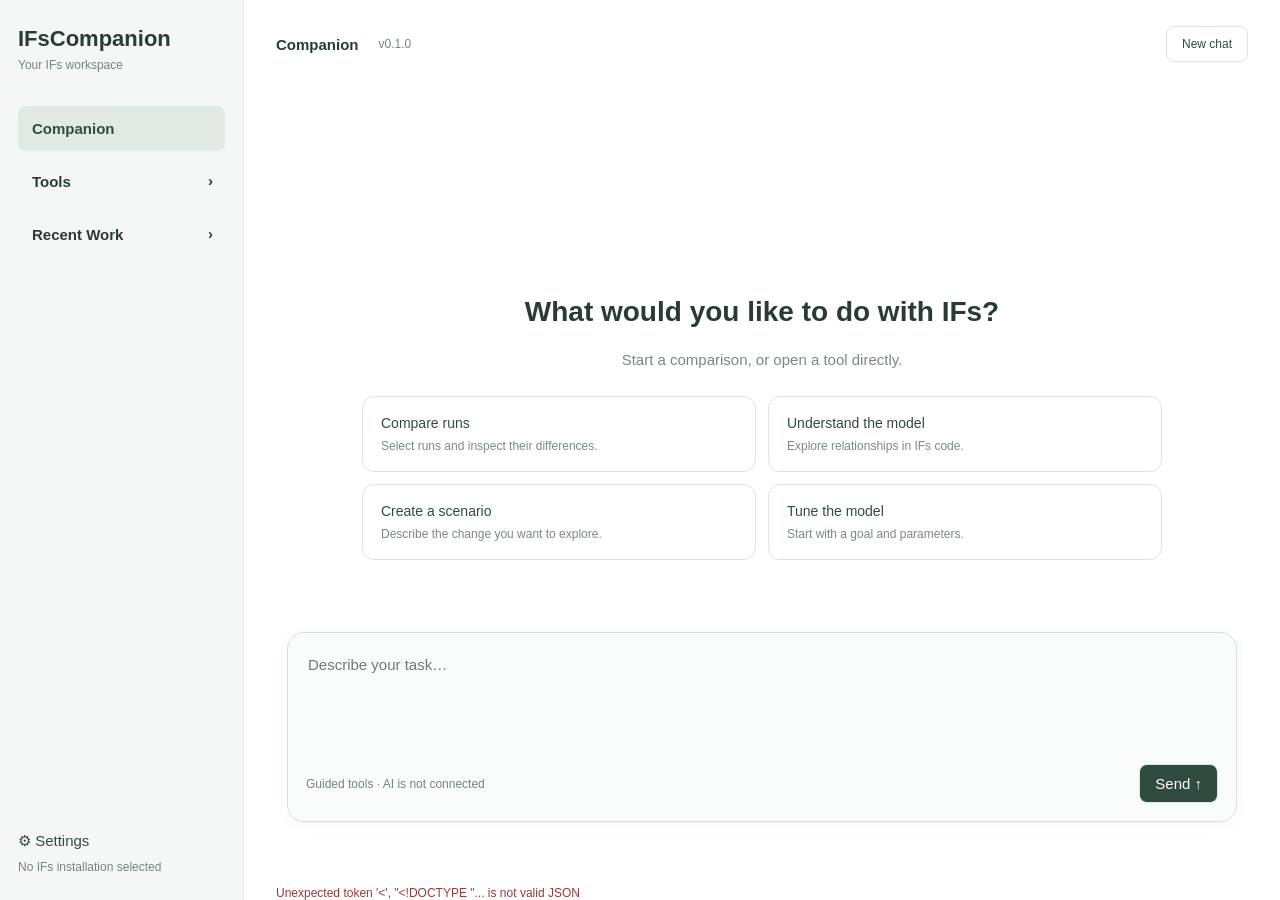
==== shell.html @ 5160b591 "Introduce IFsCompanion v0.1.0 desktop application" ====
<!doctype html>
<html lang="en"><head><meta charset="utf-8"><meta name="viewport" content="width=device-width,initial-scale=1"><title>IFsCompanion</title><link rel="stylesheet" href="/shell.css"></head>
<body><aside><h1>IFsCompanion</h1><small>Your IFs workspace</small><nav>
<button class="top active" data-view="companion">Companion</button>
<details id="toolsGroup"><summary class="top">Tools</summary><div class="sub"><button data-view="compare">Compare Runs</button><button data-view="tune">Tune Model <small>Not connected</small></button><button data-view="code">Explore Code <small>Not connected</small></button><button data-view="scenario">Create Scenario <small>Not connected</small></button></div></details>
<details id="recentGroup"><summary class="top">Recent Work <small id="running"></small></summary><div class="sub" id="recent">Loading saved comparisons…</div></details>
</nav><footer><button data-view="settings">⚙ Settings</button><small id="installationLabel">No IFs installation selected</small></footer></aside>
<main><header><strong id="viewTitle">Companion</strong><small>v0.1.0</small><button id="newChat">New chat</button></header>
<div class="workspace" id="companionView"><div id="welcome"><h2>What would you like to do with IFs?</h2><p>Start a comparison, or open a tool directly.</p><div class="suggestions"><button data-prompt="Help me compare two IFs runfiles.">Compare runs<span>Select runs and inspect their differences.</span></button><button data-prompt="How does agricultural yield affect poverty?">Understand the model<span>Explore relationships in IFs code.</span></button><button data-prompt="Help me create an agricultural investment scenario.">Create a scenario<span>Describe the change you want to explore.</span></button><button data-prompt="Help me set up a tuning experiment.">Tune the model<span>Start with a goal and parameters.</span></button></div></div>
<div id="messages" class="hidden" aria-live="polite"></div><form id="composer"><textarea id="prompt" aria-label="Message Companion" placeholder="Describe your task…"></textarea><div class="composerActions"><small>Guided tools · AI is not connected</small><button type="submit">Send ↑</button></div></form><div class="future"></div></div>
<div id="compareView" class="hidden toolview"><iframe id="comparison" title="Compare Runs" src="/compare"></iframe></div>
<div id="settingsView" class="hidden toolview settings"><h2>Shared settings</h2><section><h3>IFs installation</h3><label for="installation">Folder containing DATA and RUNFILES</label><input id="installation" placeholder="Select your IFs installation folder"><div class="actions"><button id="browse">Browse…</button><button id="saveInstallation">Validate and save</button></div><p id="settingsStatus" role="status"></p><small>Changing the installation affects new comparisons. Existing jobs and reports retain their original inputs.</small></section><section><h3>AI connection</h3><p>AI integration is not connected in this version. Compare Runs works directly without an API key.</p></section></div>
<div id="unavailableView" class="hidden toolview settings"><h2 id="unavailableTitle"></h2><p>This tool is not connected yet. Compare Runs is available now.</p><button data-view="compare">Open Compare Runs</button></div>
<p id="shellStatus" role="status"></p></main><script src="/shell.js"></script></body></html>
---- shell.css ----
*{box-sizing:border-box}body{margin:0;display:flex;height:100vh;min-height:650px;font:15px 'Segoe UI',Arial,sans-serif;color:#283c34;background:white}button,input,textarea{font:inherit}button,summary{cursor:pointer}button:focus-visible,summary:focus-visible{outline:2px solid #397c63;outline-offset:2px}button{border:1px solid #dce5df;border-radius:8px;background:#fff;color:#304c3f;padding:10px 15px}button:hover{background:#eaf1ed}small{font-size:12px;color:#75847c}aside{width:244px;flex-shrink:0;background:#f5f7f6;border-right:1px solid #e7ece9;padding:26px 18px;display:flex;flex-direction:column}h1{font-size:22px;margin:0 0 6px}nav{margin-top:34px;min-height:0;overflow:auto}.top{display:block;width:100%;position:relative;text-align:left;font-weight:600;border:0;background:none;padding:14px;border-radius:8px}.active{background:#e1eae4}.top small{display:block;font-size:11px;font-weight:400}details{margin-top:8px}summary{list-style:none}summary::-webkit-details-marker{display:none}summary:after{content:'›';position:absolute;right:12px;top:13px}details[open]>summary:after{content:'⌄'}.sub{margin:6px 10px 12px 28px;padding-left:12px;border-left:1px solid #cfdad3;max-height:230px;overflow:auto;scrollbar-width:thin}.sub button{border:0;background:none;display:block;width:100%;text-align:left;font-size:13px;padding:10px 5px;overflow-wrap:anywhere}.sub button:hover{background:#e6ede8}.sub small{display:block;margin-top:5px;font-size:11px}footer{margin-top:auto;padding-top:24px}footer button{border:0;background:none;padding-left:0}footer small{display:block;overflow-wrap:anywhere}main{min-width:0;flex:1;display:flex;flex-direction:column;padding:24px 32px 0}header{display:flex;align-items:center;gap:20px;height:40px;flex-shrink:0}header button{margin-left:auto;font-size:12px}.workspace{flex:1;min-height:0;display:flex;flex-direction:column;width:100%;max-width:950px;align-self:center}#welcome{margin:auto 0 72px;text-align:center;overflow:auto;flex-shrink:1}h2{font-size:28px;font-weight:600}#welcome p{color:#7b8880}.suggestions{display:grid;grid-template-columns:1fr 1fr;gap:12px;margin:28px auto 0;max-width:800px}.suggestions button{text-align:left;border-radius:12px;padding:18px;font-size:14px}.suggestions span{display:block;margin-top:8px;font-size:12px;color:#7b8980}#composer{height:190px;flex-shrink:0;border:1px solid #d5e0d8;border-radius:17px;padding:18px;background:#fafcfb;display:flex;flex-direction:column;box-shadow:0 3px 14px #23452e0a}textarea{flex:1;resize:none;border:0;outline:none;background:none;line-height:1.6}.composerActions{display:flex;justify-content:space-between;align-items:center}.composerActions button{background:#304c3f;color:white}.future{height:64px;flex-shrink:0}#messages{overflow:auto;flex:1;padding:24px 0}.message{padding:18px;background:#f0f5f1;border-radius:12px;margin:14px 0;line-height:1.6;white-space:pre-wrap}.reply{background:white;border:1px solid #e0e7e2}.message button{display:block;margin-top:14px}.toolview{flex:1;min-height:0;margin-top:20px}iframe{border:0;width:100%;height:100%;display:block}.settings{overflow:auto;padding:8px 12px 36px;max-width:1000px;width:100%;align-self:center}section{padding:24px;border:1px solid #dee7e1;border-radius:12px;margin:22px 0}label{display:block;font-size:14px}input{width:100%;padding:12px;border:1px solid #cddad1;border-radius:7px;margin:8px 0}.actions{display:flex;gap:12px;margin-top:12px}.hidden{display:none!important}#shellStatus{font-size:12px;color:#9a3939;margin:0;max-height:40px;overflow:auto}@media(max-width:1000px){aside{width:220px}main{padding:20px 22px 0}h2{font-size:25px}#welcome{margin-bottom:48px}.suggestions button{padding:14px}}@media(max-height:780px){.future{height:40px}#welcome{margin-bottom:40px}#welcome h2{margin-top:14px}#composer{height:170px}}
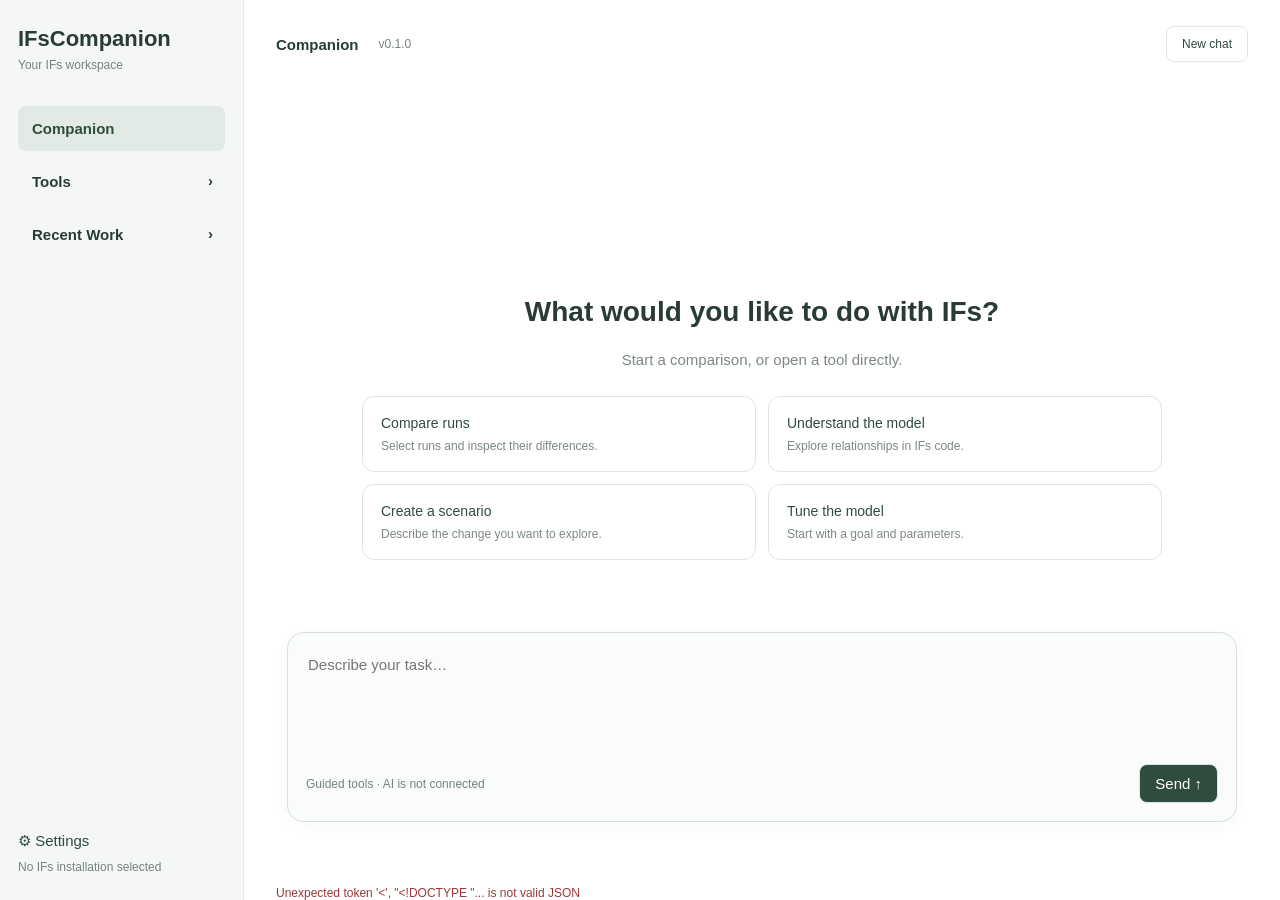
==== commit e9a6fa46: "Add installable tools and official comparison release catalog" ====
--- a/shell.html
+++ b/shell.html
@@ -1,14 +1,16 @@
 <!doctype html>
-<html lang="en"><head><meta charset="utf-8"><meta name="viewport" content="width=device-width,initial-scale=1"><title>IFsCompanion</title><link rel="stylesheet" href="/shell.css"></head>
+<html lang="en"><head><meta charset="utf-8"><meta name="viewport" content="width=device-width,initial-scale=1"><meta name="companion-token" content="__COMPANION_TOKEN__"><title>IFsCompanion</title><link rel="stylesheet" href="/shell.css"></head>
 <body><aside><h1>IFsCompanion</h1><small>Your IFs workspace</small><nav>
 <button class="top active" data-view="companion">Companion</button>
-<details id="toolsGroup"><summary class="top">Tools</summary><div class="sub"><button data-view="compare">Compare Runs</button><button data-view="tune">Tune Model <small>Not connected</small></button><button data-view="code">Explore Code <small>Not connected</small></button><button data-view="scenario">Create Scenario <small>Not connected</small></button></div></details>
+<details id="toolsGroup"><summary class="top">Tools</summary><div class="sub"><button data-view="compare">Compare Runs</button><button data-view="code">Explore Code <small>Not connected</small></button><button data-view="scenario">Create Scenario <small>Not connected</small></button><div id="installedTools"></div><button data-view="manage">Manage tools…</button></div></details>
 <details id="recentGroup"><summary class="top">Recent Work <small id="running"></small></summary><div class="sub" id="recent">Loading saved comparisons…</div></details>
 </nav><footer><button data-view="settings">⚙ Settings</button><small id="installationLabel">No IFs installation selected</small></footer></aside>
 <main><header><strong id="viewTitle">Companion</strong><small>v0.1.0</small><button id="newChat">New chat</button></header>
 <div class="workspace" id="companionView"><div id="welcome"><h2>What would you like to do with IFs?</h2><p>Start a comparison, or open a tool directly.</p><div class="suggestions"><button data-prompt="Help me compare two IFs runfiles.">Compare runs<span>Select runs and inspect their differences.</span></button><button data-prompt="How does agricultural yield affect poverty?">Understand the model<span>Explore relationships in IFs code.</span></button><button data-prompt="Help me create an agricultural investment scenario.">Create a scenario<span>Describe the change you want to explore.</span></button><button data-prompt="Help me set up a tuning experiment.">Tune the model<span>Start with a goal and parameters.</span></button></div></div>
 <div id="messages" class="hidden" aria-live="polite"></div><form id="composer"><textarea id="prompt" aria-label="Message Companion" placeholder="Describe your task…"></textarea><div class="composerActions"><small>Guided tools · AI is not connected</small><button type="submit">Send ↑</button></div></form><div class="future"></div></div>
 <div id="compareView" class="hidden toolview"><iframe id="comparison" title="Compare Runs" src="/compare"></iframe></div>
-<div id="settingsView" class="hidden toolview settings"><h2>Shared settings</h2><section><h3>IFs installation</h3><label for="installation">Folder containing DATA and RUNFILES</label><input id="installation" placeholder="Select your IFs installation folder"><div class="actions"><button id="browse">Browse…</button><button id="saveInstallation">Validate and save</button></div><p id="settingsStatus" role="status"></p><small>Changing the installation affects new comparisons. Existing jobs and reports retain their original inputs.</small></section><section><h3>AI connection</h3><p>AI integration is not connected in this version. Compare Runs works directly without an API key.</p></section></div>
+<div id="settingsView" class="hidden toolview settings"><h2>Shared settings</h2><section><h3>IFs installation</h3><label for="installation">Folder containing DATA and RUNFILES</label><input id="installation" placeholder="Select your IFs installation folder"><div class="actions"><button id="browse">Browse…</button><button id="saveInstallation">Validate and save</button></div><p id="settingsStatus" role="status"></p><small>Changing the installation affects new comparisons. Existing jobs and reports retain their original inputs.</small></section><section><h3>Optional tools</h3><p>Add or update tools using a package shared by your team.</p><button data-view="manage">Manage tools</button></section><section><h3>AI connection</h3><p>AI integration is not connected in this version. Compare Runs works directly without an API key.</p></section></div>
+<div id="manageView" class="hidden toolview settings"><h2>Manage tools</h2><p>Install an official tool online, or choose a package file from your computer.</p><section><h3>Official tools</h3><button id="checkOfficial">Check for updates</button><p id="catalogStatus" role="status"></p><div id="officialTools"></div><progress id="downloadProgress" hidden></progress></section><h3>Install from a file</h3><p class="muted">Tool packages run software on your computer. Only install packages from people you trust.</p><button id="installTool">Install from file…</button><input id="toolPackage" type="file" accept=".ifstool,.zip" hidden><p id="toolStatus" role="status" aria-live="polite"></p><section><h3>Included with Companion</h3><p>Compare Runs · Ready</p><p>Explore Code · Coming soon</p><p>Create Scenario · Coming soon</p><small>Compare Runs is included. Its official package can also be installed for independent updates.</small></section><div id="toolCards"></div><p>Uninstalling a tool keeps its settings and saved work for later use.</p></div>
+<div id="optionalView" class="hidden toolview"><iframe id="optionalTool" title="Optional tool"></iframe></div>
 <div id="unavailableView" class="hidden toolview settings"><h2 id="unavailableTitle"></h2><p>This tool is not connected yet. Compare Runs is available now.</p><button data-view="compare">Open Compare Runs</button></div>
 <p id="shellStatus" role="status"></p></main><script src="/shell.js"></script></body></html>
--- a/shell.css
+++ b/shell.css
@@ -1 +1,5 @@
 *{box-sizing:border-box}body{margin:0;display:flex;height:100vh;min-height:650px;font:15px 'Segoe UI',Arial,sans-serif;color:#283c34;background:white}button,input,textarea{font:inherit}button,summary{cursor:pointer}button:focus-visible,summary:focus-visible{outline:2px solid #397c63;outline-offset:2px}button{border:1px solid #dce5df;border-radius:8px;background:#fff;color:#304c3f;padding:10px 15px}button:hover{background:#eaf1ed}small{font-size:12px;color:#75847c}aside{width:244px;flex-shrink:0;background:#f5f7f6;border-right:1px solid #e7ece9;padding:26px 18px;display:flex;flex-direction:column}h1{font-size:22px;margin:0 0 6px}nav{margin-top:34px;min-height:0;overflow:auto}.top{display:block;width:100%;position:relative;text-align:left;font-weight:600;border:0;background:none;padding:14px;border-radius:8px}.active{background:#e1eae4}.top small{display:block;font-size:11px;font-weight:400}details{margin-top:8px}summary{list-style:none}summary::-webkit-details-marker{display:none}summary:after{content:'›';position:absolute;right:12px;top:13px}details[open]>summary:after{content:'⌄'}.sub{margin:6px 10px 12px 28px;padding-left:12px;border-left:1px solid #cfdad3;max-height:230px;overflow:auto;scrollbar-width:thin}.sub button{border:0;background:none;display:block;width:100%;text-align:left;font-size:13px;padding:10px 5px;overflow-wrap:anywhere}.sub button:hover{background:#e6ede8}.sub small{display:block;margin-top:5px;font-size:11px}footer{margin-top:auto;padding-top:24px}footer button{border:0;background:none;padding-left:0}footer small{display:block;overflow-wrap:anywhere}main{min-width:0;flex:1;display:flex;flex-direction:column;padding:24px 32px 0}header{display:flex;align-items:center;gap:20px;height:40px;flex-shrink:0}header button{margin-left:auto;font-size:12px}.workspace{flex:1;min-height:0;display:flex;flex-direction:column;width:100%;max-width:950px;align-self:center}#welcome{margin:auto 0 72px;text-align:center;overflow:auto;flex-shrink:1}h2{font-size:28px;font-weight:600}#welcome p{color:#7b8880}.suggestions{display:grid;grid-template-columns:1fr 1fr;gap:12px;margin:28px auto 0;max-width:800px}.suggestions button{text-align:left;border-radius:12px;padding:18px;font-size:14px}.suggestions span{display:block;margin-top:8px;font-size:12px;color:#7b8980}#composer{height:190px;flex-shrink:0;border:1px solid #d5e0d8;border-radius:17px;padding:18px;background:#fafcfb;display:flex;flex-direction:column;box-shadow:0 3px 14px #23452e0a}textarea{flex:1;resize:none;border:0;outline:none;background:none;line-height:1.6}.composerActions{display:flex;justify-content:space-between;align-items:center}.composerActions button{background:#304c3f;color:white}.future{height:64px;flex-shrink:0}#messages{overflow:auto;flex:1;padding:24px 0}.message{padding:18px;background:#f0f5f1;border-radius:12px;margin:14px 0;line-height:1.6;white-space:pre-wrap}.reply{background:white;border:1px solid #e0e7e2}.message button{display:block;margin-top:14px}.toolview{flex:1;min-height:0;margin-top:20px}iframe{border:0;width:100%;height:100%;display:block}.settings{overflow:auto;padding:8px 12px 36px;max-width:1000px;width:100%;align-self:center}section{padding:24px;border:1px solid #dee7e1;border-radius:12px;margin:22px 0}label{display:block;font-size:14px}input{width:100%;padding:12px;border:1px solid #cddad1;border-radius:7px;margin:8px 0}.actions{display:flex;gap:12px;margin-top:12px}.hidden{display:none!important}#shellStatus{font-size:12px;color:#9a3939;margin:0;max-height:40px;overflow:auto}@media(max-width:1000px){aside{width:220px}main{padding:20px 22px 0}h2{font-size:25px}#welcome{margin-bottom:48px}.suggestions button{padding:14px}}@media(max-height:780px){.future{height:40px}#welcome{margin-bottom:40px}#welcome h2{margin-top:14px}#composer{height:170px}}
+
+[hidden]{display:none!important}.muted{color:#75847c}.actions{flex-wrap:wrap}button:disabled{opacity:.55;cursor:wait}
+
+#officialTools section{padding:16px;margin:14px 0}#officialTools h4{margin:0 0 8px}#downloadProgress{width:100%;margin-top:12px}
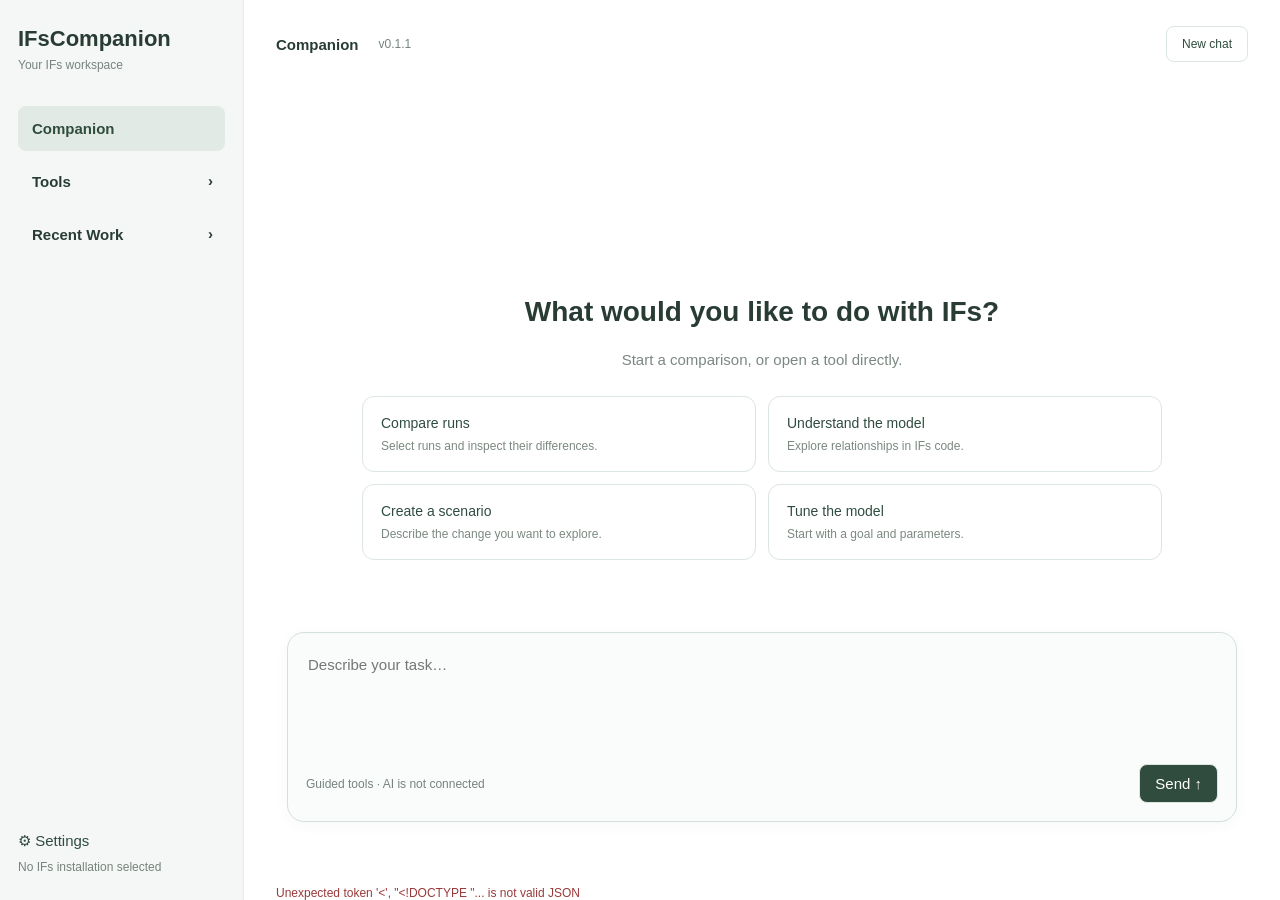
==== commit 3746391d: "Release 0.1.1 with streamlined tool management and reliable uninstall" ====
--- a/shell.html
+++ b/shell.html
@@ -2,15 +2,15 @@
 <html lang="en"><head><meta charset="utf-8"><meta name="viewport" content="width=device-width,initial-scale=1"><meta name="companion-token" content="__COMPANION_TOKEN__"><title>IFsCompanion</title><link rel="stylesheet" href="/shell.css"></head>
 <body><aside><h1>IFsCompanion</h1><small>Your IFs workspace</small><nav>
 <button class="top active" data-view="companion">Companion</button>
-<details id="toolsGroup"><summary class="top">Tools</summary><div class="sub"><button data-view="compare">Compare Runs</button><button data-view="code">Explore Code <small>Not connected</small></button><button data-view="scenario">Create Scenario <small>Not connected</small></button><div id="installedTools"></div><button data-view="manage">Manage tools…</button></div></details>
+<details id="toolsGroup"><summary class="top">Tools</summary><div class="sub"><button data-view="compare">Compare Runs</button><div id="installedTools"></div></div></details>
 <details id="recentGroup"><summary class="top">Recent Work <small id="running"></small></summary><div class="sub" id="recent">Loading saved comparisons…</div></details>
 </nav><footer><button data-view="settings">⚙ Settings</button><small id="installationLabel">No IFs installation selected</small></footer></aside>
-<main><header><strong id="viewTitle">Companion</strong><small>v0.1.0</small><button id="newChat">New chat</button></header>
+<main><header><button id="backView" class="hidden" aria-label="Back">&#8592;</button><strong id="viewTitle">Companion</strong><small>v0.1.1</small><button id="stopTool" class="hidden">Stop</button><button id="newChat">New chat</button></header>
 <div class="workspace" id="companionView"><div id="welcome"><h2>What would you like to do with IFs?</h2><p>Start a comparison, or open a tool directly.</p><div class="suggestions"><button data-prompt="Help me compare two IFs runfiles.">Compare runs<span>Select runs and inspect their differences.</span></button><button data-prompt="How does agricultural yield affect poverty?">Understand the model<span>Explore relationships in IFs code.</span></button><button data-prompt="Help me create an agricultural investment scenario.">Create a scenario<span>Describe the change you want to explore.</span></button><button data-prompt="Help me set up a tuning experiment.">Tune the model<span>Start with a goal and parameters.</span></button></div></div>
 <div id="messages" class="hidden" aria-live="polite"></div><form id="composer"><textarea id="prompt" aria-label="Message Companion" placeholder="Describe your task…"></textarea><div class="composerActions"><small>Guided tools · AI is not connected</small><button type="submit">Send ↑</button></div></form><div class="future"></div></div>
-<div id="compareView" class="hidden toolview"><iframe id="comparison" title="Compare Runs" src="/compare"></iframe></div>
-<div id="settingsView" class="hidden toolview settings"><h2>Shared settings</h2><section><h3>IFs installation</h3><label for="installation">Folder containing DATA and RUNFILES</label><input id="installation" placeholder="Select your IFs installation folder"><div class="actions"><button id="browse">Browse…</button><button id="saveInstallation">Validate and save</button></div><p id="settingsStatus" role="status"></p><small>Changing the installation affects new comparisons. Existing jobs and reports retain their original inputs.</small></section><section><h3>Optional tools</h3><p>Add or update tools using a package shared by your team.</p><button data-view="manage">Manage tools</button></section><section><h3>AI connection</h3><p>AI integration is not connected in this version. Compare Runs works directly without an API key.</p></section></div>
-<div id="manageView" class="hidden toolview settings"><h2>Manage tools</h2><p>Install an official tool online, or choose a package file from your computer.</p><section><h3>Official tools</h3><button id="checkOfficial">Check for updates</button><p id="catalogStatus" role="status"></p><div id="officialTools"></div><progress id="downloadProgress" hidden></progress></section><h3>Install from a file</h3><p class="muted">Tool packages run software on your computer. Only install packages from people you trust.</p><button id="installTool">Install from file…</button><input id="toolPackage" type="file" accept=".ifstool,.zip" hidden><p id="toolStatus" role="status" aria-live="polite"></p><section><h3>Included with Companion</h3><p>Compare Runs · Ready</p><p>Explore Code · Coming soon</p><p>Create Scenario · Coming soon</p><small>Compare Runs is included. Its official package can also be installed for independent updates.</small></section><div id="toolCards"></div><p>Uninstalling a tool keeps its settings and saved work for later use.</p></div>
+<div id="compareView" class="hidden toolview"><iframe id="comparison" title="Compare Runs" src="about:blank"></iframe></div>
+<div id="settingsView" class="hidden toolview settings"><h2>Shared settings</h2><section><h3>IFs installation</h3><label for="installation">Folder containing DATA and RUNFILES</label><input id="installation" placeholder="Select your IFs installation folder"><div class="actions"><button id="browse">Browse…</button><button id="saveInstallation">Validate and save</button></div><p id="settingsStatus" role="status"></p><small>Changing the installation affects new comparisons. Existing jobs and reports retain their original inputs.</small></section><section><h3>Tool management</h3><p>Add or update tools using a package shared by your team.</p><button data-view="manage">Manage tools</button></section><section><h3>AI connection</h3><p>AI integration is not connected in this version. Compare Runs works directly without an API key.</p></section></div>
+<div id="manageView" class="hidden toolview settings tool-directory"><h2>Tools</h2><p class="muted">Add capabilities to your IFs workspace.</p><div class="directory-toolbar"><div class="tool-search-box"><select id="toolFilter" aria-label="Filter tools"><option value="all">All tools</option><option value="installed">Installed</option><option value="available">Available</option></select><input id="toolSearch" type="search" placeholder="Search tools" aria-label="Search tools"></div><button id="installTool">Add from file</button></div><input id="toolPackage" type="file" accept=".ifstool,.zip" hidden><p id="catalogStatus" class="muted" role="status"></p><p id="toolStatus" role="status" aria-live="polite"></p><progress id="downloadProgress" hidden></progress><p id="toolCount" class="muted"></p><div id="toolDirectory" class="tool-grid"></div><p class="directory-note muted">Only install packages from people you trust. Uninstalling keeps your settings and saved work.</p></div>
 <div id="optionalView" class="hidden toolview"><iframe id="optionalTool" title="Optional tool"></iframe></div>
 <div id="unavailableView" class="hidden toolview settings"><h2 id="unavailableTitle"></h2><p>This tool is not connected yet. Compare Runs is available now.</p><button data-view="compare">Open Compare Runs</button></div>
-<p id="shellStatus" role="status"></p></main><script src="/shell.js"></script></body></html>
+<p id="shellStatus" role="status"></p></main><dialog id="toolDialog" aria-labelledby="toolDialogTitle"><form method="dialog"><h2 id="toolDialogTitle"></h2><p id="toolDialogBody"></p><div class="actions"><button value="cancel" autofocus>Cancel</button><button id="toolDialogConfirm" value="confirm">Continue</button></div></form></dialog><script src="/shell.js"></script></body></html>
--- a/shell.css
+++ b/shell.css
@@ -3,3 +3,13 @@
 [hidden]{display:none!important}.muted{color:#75847c}.actions{flex-wrap:wrap}button:disabled{opacity:.55;cursor:wait}
 
 #officialTools section{padding:16px;margin:14px 0}#officialTools h4{margin:0 0 8px}#downloadProgress{width:100%;margin-top:12px}
+
+#backView{margin-left:0;border:0;font-size:20px;padding:4px 10px}.directory-toolbar{display:flex;align-items:center;gap:10px;flex-wrap:wrap}.directory-toolbar input{flex:1;min-width:180px;width:auto}.directory-toolbar select{font:inherit;color:inherit;padding:10px;border:1px solid #dce5df;border-radius:8px;background:white}.directory-toolbar button{font-size:13px;padding:10px}.tool-directory h2{margin-bottom:8px}.tool-grid{display:grid;grid-template-columns:repeat(2,minmax(0,1fr));column-gap:32px;row-gap:8px;padding-bottom:150px}.tool-row{display:flex;gap:14px;align-items:center;min-width:0;padding:18px 0;border-bottom:1px solid #edf1ee}.tool-icon{width:42px;height:42px;flex-shrink:0;border:1px solid #e0e7e2;border-radius:11px;display:grid;place-items:center;color:#397c63;background:#f3f7f4;font-size:14px;font-weight:600}.tool-info{flex:1;min-width:0}.tool-info h3{font-size:15px;margin:0 0 5px;overflow-wrap:anywhere}.tool-info p{font-size:13px;color:#75847c;margin:0 0 5px;line-height:1.4;overflow-wrap:anywhere}.tool-info small{font-size:11px}.tool-controls{display:flex;gap:4px;align-items:center}.tool-controls>button{border:0;padding:8px;font-size:13px}.tool-menu{position:relative;margin:0}.tool-menu summary{padding:5px 10px;font-size:22px;border-radius:8px}.tool-menu summary:hover{background:#eaf1ed}.tool-menu summary:after{content:none}.tool-menu-items{position:absolute;right:0;top:100%;min-width:190px;padding:6px;background:white;box-shadow:0 8px 28px #213c3026;border:1px solid #e1e8e3;border-radius:12px;z-index:10}.tool-menu-items button{display:block;text-align:left;width:100%;border:0;padding:10px;font-size:13px}.tool-menu-items .danger{color:#b23939;border-top:1px solid #edf1ee;border-radius:0}.directory-note{font-size:12px;margin-top:0}#catalogStatus,#toolStatus{font-size:12px}#toolCount{font-size:12px}@media(max-width:1150px){.tool-grid{grid-template-columns:1fr}}
+
+.tool-menu[open]>summary:after{content:none}.tool-controls>button[aria-label]{font-size:24px;line-height:1;padding:8px 10px}.tool-info p{display:-webkit-box;-webkit-line-clamp:2;-webkit-box-orient:vertical;overflow:hidden}.tool-directory .tool-grid{padding-bottom:120px}
+
+.tool-search-box{display:flex;align-items:center;flex:1;min-width:240px;border:1px solid #cddad1;border-radius:8px;background:white}.tool-search-box:focus-within{outline:2px solid #397c63;outline-offset:2px}.directory-toolbar .tool-search-box select{width:auto;flex-shrink:0;border:0;border-right:1px solid #dce5df;border-radius:0;background:transparent;margin:6px 0;padding:6px 10px;outline:none}.directory-toolbar .tool-search-box input{width:100%;min-width:0;border:0;margin:0;background:transparent;outline:none;padding:12px}.tool-search-box select:focus-visible{outline:2px solid #397c63;outline-offset:-2px}
+
+#stopTool{margin-left:auto;color:#9a3939}#stopTool:disabled{cursor:wait}
+
+#toolDialog{max-width:480px;width:calc(100% - 40px);border:1px solid #d5e0d8;border-radius:16px;padding:24px;color:#283c34}#toolDialog::backdrop{background:#10281f66}#toolDialog h2{font-size:21px;margin-top:0}#toolDialog p{line-height:1.6;white-space:pre-line}#toolDialog .actions{justify-content:flex-end}#toolDialogConfirm{background:#304c3f;color:white}#toolStatus:not(:empty){padding:12px;border:1px solid #d5e0d8;border-radius:8px;background:#f5f7f6}#toolStatus.error{color:#9a3939;border-color:#d7aaaa}
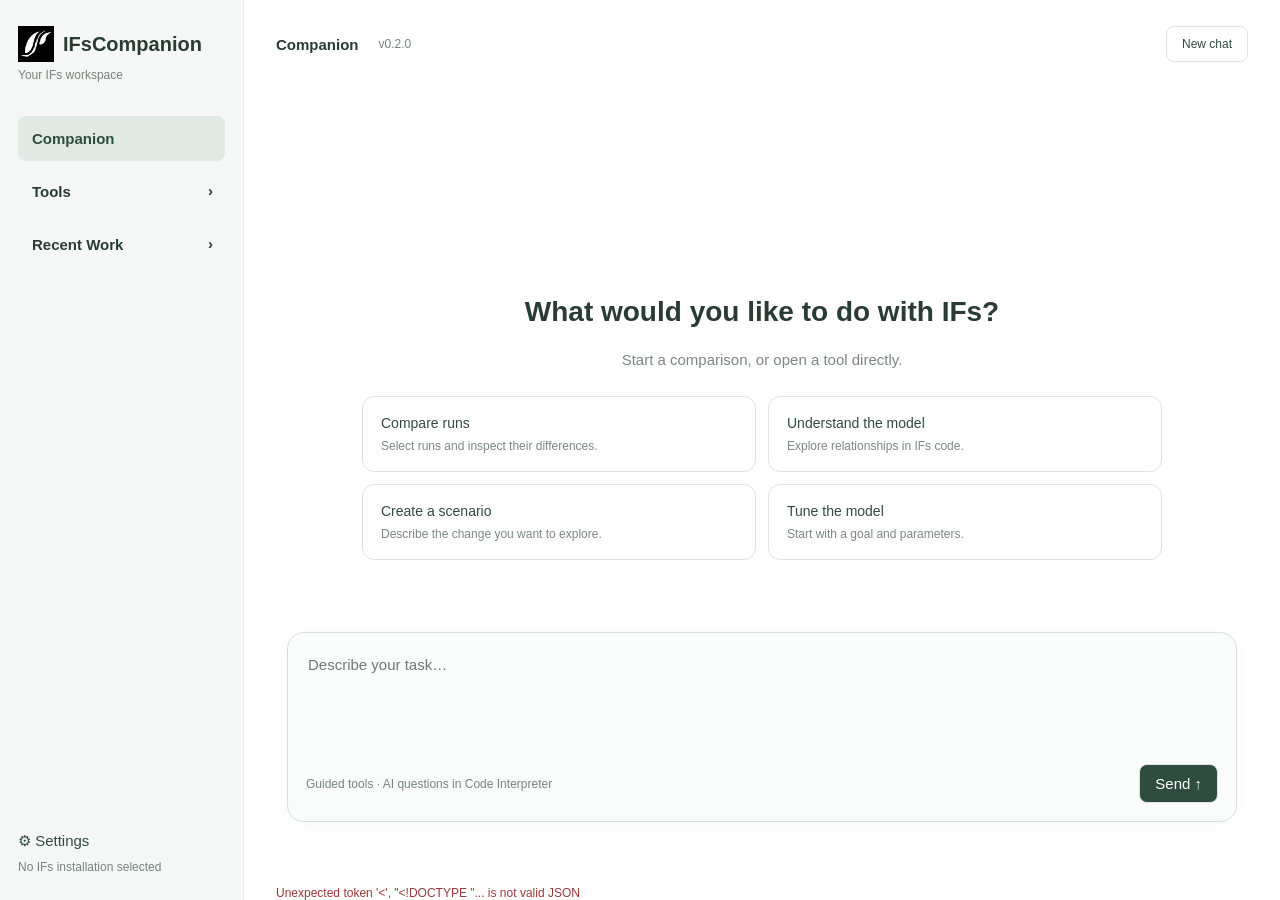
==== commit 0c3ac87a: "Release IFsCompanion 0.2.0 with AI Scenario Builder" ====
--- a/shell.html
+++ b/shell.html
@@ -1,16 +1,26 @@
 <!doctype html>
-<html lang="en"><head><meta charset="utf-8"><meta name="viewport" content="width=device-width,initial-scale=1"><meta name="companion-token" content="__COMPANION_TOKEN__"><title>IFsCompanion</title><link rel="stylesheet" href="/shell.css"></head>
-<body><aside><h1>IFsCompanion</h1><small>Your IFs workspace</small><nav>
+<html lang="en"><head><meta charset="utf-8"><meta name="viewport" content="width=device-width,initial-scale=1"><meta name="companion-token" content="__COMPANION_TOKEN__"><title>IFsCompanion</title><link rel="icon" type="image/png" href="/assets/app-icon.png"><link rel="stylesheet" href="/shell.css"><link rel="stylesheet" href="/scenario.css"></head>
+<body><aside><div class="app-brand"><img src="/assets/app-icon.png" alt="" width="36" height="36"><h1>IFsCompanion</h1></div><small>Your IFs workspace</small><nav>
 <button class="top active" data-view="companion">Companion</button>
-<details id="toolsGroup"><summary class="top">Tools</summary><div class="sub"><button data-view="compare">Compare Runs</button><div id="installedTools"></div></div></details>
+<details id="toolsGroup"><summary class="top">Tools</summary><div class="sub"><button data-view="compare">Model Vetting</button><button data-view="scenario">Scenario Builder</button><div id="installedTools"></div></div></details>
 <details id="recentGroup"><summary class="top">Recent Work <small id="running"></small></summary><div class="sub" id="recent">Loading saved comparisons…</div></details>
 </nav><footer><button data-view="settings">⚙ Settings</button><small id="installationLabel">No IFs installation selected</small></footer></aside>
-<main><header><button id="backView" class="hidden" aria-label="Back">&#8592;</button><strong id="viewTitle">Companion</strong><small>v0.1.1</small><button id="stopTool" class="hidden">Stop</button><button id="newChat">New chat</button></header>
+<main><header><button id="backView" class="hidden" aria-label="Back">&#8592;</button><strong id="viewTitle">Companion</strong><small>v0.2.0</small><button id="stopTool" class="hidden">Stop</button><button id="newChat">New chat</button></header>
 <div class="workspace" id="companionView"><div id="welcome"><h2>What would you like to do with IFs?</h2><p>Start a comparison, or open a tool directly.</p><div class="suggestions"><button data-prompt="Help me compare two IFs runfiles.">Compare runs<span>Select runs and inspect their differences.</span></button><button data-prompt="How does agricultural yield affect poverty?">Understand the model<span>Explore relationships in IFs code.</span></button><button data-prompt="Help me create an agricultural investment scenario.">Create a scenario<span>Describe the change you want to explore.</span></button><button data-prompt="Help me set up a tuning experiment.">Tune the model<span>Start with a goal and parameters.</span></button></div></div>
-<div id="messages" class="hidden" aria-live="polite"></div><form id="composer"><textarea id="prompt" aria-label="Message Companion" placeholder="Describe your task…"></textarea><div class="composerActions"><small>Guided tools · AI is not connected</small><button type="submit">Send ↑</button></div></form><div class="future"></div></div>
-<div id="compareView" class="hidden toolview"><iframe id="comparison" title="Compare Runs" src="about:blank"></iframe></div>
-<div id="settingsView" class="hidden toolview settings"><h2>Shared settings</h2><section><h3>IFs installation</h3><label for="installation">Folder containing DATA and RUNFILES</label><input id="installation" placeholder="Select your IFs installation folder"><div class="actions"><button id="browse">Browse…</button><button id="saveInstallation">Validate and save</button></div><p id="settingsStatus" role="status"></p><small>Changing the installation affects new comparisons. Existing jobs and reports retain their original inputs.</small></section><section><h3>Tool management</h3><p>Add or update tools using a package shared by your team.</p><button data-view="manage">Manage tools</button></section><section><h3>AI connection</h3><p>AI integration is not connected in this version. Compare Runs works directly without an API key.</p></section></div>
+<div id="messages" class="hidden" aria-live="polite"></div><form id="composer"><textarea id="prompt" aria-label="Message Companion" placeholder="Describe your task…"></textarea><div class="composerActions"><small>Guided tools · AI questions in Code Interpreter</small><button type="submit">Send ↑</button></div></form><div class="future"></div></div>
+<div id="scenarioView" class="hidden scenario-workspace">
+<section class="scenario-chat" aria-label="Scenario chat"><div class="scenario-context" id="scenarioContext">Uses the IFs installation and shared AI connection in Settings.</div><div class="scenario-actions"><button id="scenarioNew">New scenario chat</button><button data-view="settings">AI / IFs settings</button></div>
+<div id="scenarioSource" class="scenario-source" hidden><span id="scenarioSourceName"></span><button id="scenarioSourceFile">View file</button><button id="scenarioReplace">Replace</button><button id="scenarioRemove">Remove</button></div>
+<div id="scenarioMessages" class="scenario-messages" aria-live="polite"></div>
+<section id="scenarioSummary" class="scenario-summary" aria-label="Proposed scenario" hidden><strong id="scenarioSummaryCounts"></strong><p id="scenarioPurpose"></p><div class="scenario-actions"><button id="scenarioInspect" type="button">Inspect scenario</button><button id="scenarioViewFile" type="button">View draft file</button></div><details><summary>Save as new .sce</summary><label for="scenarioFilename">Filename</label><input id="scenarioFilename" maxlength="124" value="Scenario.sce"><div class="scenario-actions"><button id="scenarioSave" type="button" class="scenario-primary">Save reviewed .sce</button></div><small>Includes descriptive comments. Existing files are never overwritten.</small></details><div id="scenarioExportResult" aria-live="polite"></div></section>
+<form id="scenarioForm" class="scenario-form"><label for="scenarioPrompt">Message Scenario Builder</label><textarea id="scenarioPrompt" maxlength="16000" placeholder="Describe a scenario, or attach a .sce to inspect or modify…"></textarea><input id="scenarioFile" type="file" accept=".sce" hidden><div class="scenario-actions"><button id="scenarioAttach" type="button">Attach .sce</button><button id="scenarioSend" class="scenario-primary" type="submit">Send ↑</button></div></form>
+<small>Your messages, relevant parameter metadata and requested scenario rows are sent to the AI provider configured in Settings. Files are parsed and exported locally. Chats are temporary; restarting Companion clears unsaved drafts.</small><p id="scenarioStatus" role="status"></p></section>
+</div>
+<dialog id="scenarioInspector" class="scenario-inspector" aria-labelledby="scenarioInspectorTitle"><div class="scenario-inspector-header"><h2 id="scenarioInspectorTitle">Inspect scenario inputs</h2><button id="scenarioInspectorClose">Back to chat</button></div><p class="scenario-context">Annual parameter inputs, not model forecast results. Only proposed changes are listed.</p><div class="scenario-filters"><label>Parameter<select id="scenarioParameter"></select></label><label id="scenarioGeographyLabel">Country / region<select id="scenarioGeography"></select></label><div id="scenarioSubgroups"></div></div><p id="scenarioSelection" aria-live="polite"></p><div id="scenarioChart" class="scenario-chart"></div><p id="scenarioPoint" class="scenario-point" aria-live="polite"></p><div class="scenario-legend"><span class="scenario-proposed-key">Proposed</span><span id="scenarioOriginalKey" class="scenario-original-key">Original</span></div><details id="scenarioAnnualDetails"><summary>Annual values for this selection</summary><div id="scenarioAnnualTable" class="scenario-values"></div></details><details><summary>Regeneration prompt</summary><p id="scenarioRegeneration"></p></details></dialog>
+<dialog id="scenarioFileDialog" class="scenario-file-dialog" aria-labelledby="scenarioFileTitle"><div class="scenario-inspector-header"><h2 id="scenarioFileTitle">Scenario file</h2><button id="scenarioFileClose">Close</button></div><small id="scenarioFileNote"></small><pre id="scenarioFileText"></pre></dialog>
+<div id="compareView" class="hidden toolview"><iframe id="comparison" title="Model Vetting" src="about:blank"></iframe></div>
+<div id="settingsView" class="hidden toolview settings"><h2>Shared settings</h2><section><h3>Storage</h3><p>Store Companion settings, saved work, tools, caches, and temporary files together.</p><p id="storageCurrent"></p><label for="storageLocation">Storage folder</label><input id="storageLocation" placeholder="Choose an empty folder"><div class="actions"><button id="browseStorage">Browse…</button><button id="defaultStorage">Use app folder</button><button id="saveStorage">Save for next launch</button><button id="cancelStorage" hidden>Cancel pending change</button></div><p id="storageStatus" role="status"></p><small>Close and reopen Companion to apply a change. Saved data is copied and verified, then the original is removed automatically. The transfer temporarily needs space for both copies. Browser cache and temporary files are rebuilt. Files exported elsewhere stay where you saved them.</small></section><section><h3>IFs installation</h3><label for="installation">Folder containing DATA and RUNFILES</label><input id="installation" placeholder="Select your IFs installation folder"><div class="actions"><button id="browse">Browse…</button><button id="saveInstallation">Validate and save</button></div><p id="settingsStatus" role="status"></p><small>Changing the installation affects new comparisons. Existing jobs and reports retain their original inputs.</small></section><section><h3>Tool management</h3><p>Add or update tools using a package shared by your team.</p><button data-view="manage">Manage tools</button></section><section><h3>AI connection</h3><p>Shared by Code Interpreter and Scenario Builder. Questions, selected source excerpts and relevant scenario data are sent to this provider.</p><label for="aiEndpoint">API base URL (Chat Completions compatible)</label><input id="aiEndpoint" type="url" placeholder="https://your-provider.example/v1"><label for="aiModel">Model</label><input id="aiModel" placeholder="Model identifier"><label for="aiKey">API key</label><input id="aiKey" type="password" autocomplete="new-password"><label><input id="clearAIKey" type="checkbox"> Remove the saved key</label><div class="actions"><button id="saveAI">Save AI connection</button></div><p id="aiStatus" role="status"></p><small>Keys are encrypted for your Windows account. Changing the endpoint clears its saved key unless you enter a replacement. Model Vetting does not need AI.</small></section></div>
 <div id="manageView" class="hidden toolview settings tool-directory"><h2>Tools</h2><p class="muted">Add capabilities to your IFs workspace.</p><div class="directory-toolbar"><div class="tool-search-box"><select id="toolFilter" aria-label="Filter tools"><option value="all">All tools</option><option value="installed">Installed</option><option value="available">Available</option></select><input id="toolSearch" type="search" placeholder="Search tools" aria-label="Search tools"></div><button id="installTool">Add from file</button></div><input id="toolPackage" type="file" accept=".ifstool,.zip" hidden><p id="catalogStatus" class="muted" role="status"></p><p id="toolStatus" role="status" aria-live="polite"></p><progress id="downloadProgress" hidden></progress><p id="toolCount" class="muted"></p><div id="toolDirectory" class="tool-grid"></div><p class="directory-note muted">Only install packages from people you trust. Uninstalling keeps your settings and saved work.</p></div>
 <div id="optionalView" class="hidden toolview"><iframe id="optionalTool" title="Optional tool"></iframe></div>
-<div id="unavailableView" class="hidden toolview settings"><h2 id="unavailableTitle"></h2><p>This tool is not connected yet. Compare Runs is available now.</p><button data-view="compare">Open Compare Runs</button></div>
-<p id="shellStatus" role="status"></p></main><dialog id="toolDialog" aria-labelledby="toolDialogTitle"><form method="dialog"><h2 id="toolDialogTitle"></h2><p id="toolDialogBody"></p><div class="actions"><button value="cancel" autofocus>Cancel</button><button id="toolDialogConfirm" value="confirm">Continue</button></div></form></dialog><script src="/shell.js"></script></body></html>
+<div id="unavailableView" class="hidden toolview settings"><h2 id="unavailableTitle"></h2><p>This tool is not connected yet. Model Vetting is available now.</p><button data-view="compare">Open Model Vetting</button></div>
+<p id="shellStatus" role="status"></p></main><dialog id="toolDialog" aria-labelledby="toolDialogTitle"><form method="dialog"><h2 id="toolDialogTitle"></h2><p id="toolDialogBody"></p><div class="actions"><button value="cancel" autofocus>Cancel</button><button id="toolDialogConfirm" value="confirm">Continue</button></div></form></dialog><dialog id="releaseDialog" aria-labelledby="releaseTitle"><h2 id="releaseTitle"></h2><div id="releaseContent"></div><form method="dialog"><button autofocus>Close</button></form></dialog><script src="/shell.js"></script><script src="/scenario.js"></script></body></html>
--- a/shell.css
+++ b/shell.css
@@ -13,3 +13,13 @@
 #stopTool{margin-left:auto;color:#9a3939}#stopTool:disabled{cursor:wait}
 
 #toolDialog{max-width:480px;width:calc(100% - 40px);border:1px solid #d5e0d8;border-radius:16px;padding:24px;color:#283c34}#toolDialog::backdrop{background:#10281f66}#toolDialog h2{font-size:21px;margin-top:0}#toolDialog p{line-height:1.6;white-space:pre-line}#toolDialog .actions{justify-content:flex-end}#toolDialogConfirm{background:#304c3f;color:white}#toolStatus:not(:empty){padding:12px;border:1px solid #d5e0d8;border-radius:8px;background:#f5f7f6}#toolStatus.error{color:#9a3939;border-color:#d7aaaa}
+
+.official-badge{position:relative;display:inline-flex;align-items:center;gap:5px;margin-left:8px;padding:5px 9px;border:0;border-radius:20px;background:#edf3f8;color:#52789c;font-size:12px;font-weight:600;line-height:1;vertical-align:middle;white-space:nowrap}.official-badge:hover,.official-badge:focus{background:#e4edf5}.official-badge svg{width:17px;height:17px;fill:none;stroke:currentColor;stroke-width:1.8;stroke-linecap:round;stroke-linejoin:round}.official-tooltip{display:none;position:absolute;top:calc(100% + 8px);left:0;z-index:20;padding:9px 12px;border-radius:7px;background:#283c34;color:#fff;box-shadow:0 4px 14px #18312526;font-size:12px;font-weight:400;line-height:1.4;pointer-events:none}.official-badge:hover .official-tooltip,.official-badge:focus .official-tooltip{display:block}
+
+.app-brand{display:flex;align-items:center;gap:9px;margin-bottom:6px}.app-brand img{flex-shrink:0;object-fit:contain}.app-brand h1{font-size:20px;margin:0}@media(max-width:1000px){.app-brand{gap:6px}.app-brand h1{font-size:18px}.app-brand img{width:30px;height:30px}}
+
+#clearAIKey{width:auto;margin-right:8px}.settings label:has(#clearAIKey){display:flex;align-items:center;margin:14px 0}
+
+#releaseDialog{max-width:620px;width:calc(100% - 40px);max-height:85vh;overflow:auto;border:1px solid #d5e0d8;border-radius:16px;padding:24px;color:#283c34}#releaseDialog::backdrop{background:#10281f66}#releaseDialog h2{font-size:22px;margin-top:0}#releaseDialog h3{font-size:16px}#releaseDialog p{white-space:pre-wrap;overflow-wrap:anywhere;line-height:1.5}#releaseDialog form{text-align:right}.tool-size{display:block;margin-top:5px}
+
+.catalog-retry{padding:0;border:0;background:transparent;color:inherit;text-decoration:underline;font:inherit;cursor:pointer}.catalog-retry:disabled{opacity:.5;cursor:wait}
--- a/scenario.css
+++ b/scenario.css
@@ -0,0 +1,7 @@
+.scenario-workspace{flex:1;min-height:0;overflow:auto;margin-top:22px;padding-bottom:24px}
+.scenario-workspace [hidden],.scenario-inspector [hidden]{display:none!important}
+.scenario-chat{display:flex;flex-direction:column;gap:16px;width:100%;max-width:1000px;margin:auto;min-width:0}
+.scenario-context{color:#64786c;font-size:13px}.scenario-source{display:flex;align-items:center;gap:8px;flex-wrap:wrap;border:1px solid #dce5df;border-radius:8px;padding:10px}.scenario-source span{flex:1;overflow-wrap:anywhere}.scenario-messages{display:flex;flex-direction:column;gap:12px}.scenario-message{white-space:pre-wrap;overflow-wrap:anywhere;padding:14px 16px;border-radius:10px;background:#f1f5f2;line-height:1.55}.scenario-message.user{background:#e3eee7;margin-left:30px}.scenario-form textarea{width:100%;min-height:110px;resize:vertical;padding:14px;border:1px solid #ccd9d0;border-radius:10px}.scenario-actions{display:flex;flex-wrap:wrap;align-items:center;gap:8px;margin-top:10px}.scenario-actions small{flex:1}.scenario-primary{background:#35694f;color:#fff}.scenario-primary:hover{background:#28553e}
+.scenario-summary{border-top:1px solid #ccd9d0;border-bottom:1px solid #ccd9d0;padding:16px 0}.scenario-summary p{white-space:pre-wrap;overflow-wrap:anywhere}.scenario-summary details{margin-top:12px}.scenario-summary label{display:block;margin:12px 0 6px}.scenario-summary input{width:min(100%,420px);padding:10px;border:1px solid #ccd9d0;border-radius:8px}
+.scenario-inspector,.scenario-file-dialog{width:min(1100px,95vw);max-width:95vw;max-height:90vh;border:1px solid #ccd9d0;border-radius:12px;padding:24px;color:#283c34;background:#fff;overflow:auto}.scenario-inspector::backdrop,.scenario-file-dialog::backdrop{background:#15291b66}.scenario-inspector-header{display:flex;align-items:center;gap:14px;flex-wrap:wrap;justify-content:space-between}.scenario-inspector-header h2{font-size:21px;margin:0}.scenario-filters{display:flex;gap:14px;flex-wrap:wrap;margin:20px 0}.scenario-filters label{display:flex;flex-direction:column;gap:6px;min-width:160px;max-width:100%;flex:1}.scenario-filters select{font:inherit;color:inherit;width:100%;padding:9px;border:1px solid #ccd9d0;border-radius:8px;background:white}.scenario-filters select:disabled{opacity:1;background:#f1f5f2}.scenario-filters #scenarioSubgroups{display:contents}
+.scenario-chart{width:100%;min-height:300px}.scenario-chart svg{display:block;width:100%;height:auto;touch-action:pan-y}.scenario-chart text{font:12px 'Segoe UI',Arial,sans-serif;fill:#506357}.scenario-chart .scenario-grid{stroke:#e4ebe6;stroke-width:1}.scenario-chart .scenario-after{stroke:#35694f;stroke-width:2.5;fill:none}.scenario-chart .scenario-before{stroke:#7c879b;stroke-width:2;stroke-dasharray:7 4;fill:none}.scenario-point{min-height:1.5em;font-variant-numeric:tabular-nums;overflow-wrap:anywhere}.scenario-legend{display:flex;gap:20px;margin:10px 0 20px}.scenario-legend span:before{content:'';display:inline-block;width:22px;border-top:3px solid #35694f;margin-right:7px;vertical-align:middle}.scenario-legend .scenario-original-key:before{border-top:2px dashed #7c879b}.scenario-inspector details{margin:16px 0}.scenario-inspector details p{white-space:pre-wrap;overflow-wrap:anywhere}.scenario-values{overflow:auto;max-height:300px;margin-top:8px}.scenario-values table{width:100%;border-collapse:collapse;font-size:13px}.scenario-values td,.scenario-values th{padding:7px;text-align:right;border-bottom:1px solid #e1e8e3;font-variant-numeric:tabular-nums}.scenario-values th:first-child,.scenario-values td:first-child{text-align:left}.scenario-file-dialog pre{white-space:pre-wrap;overflow-wrap:anywhere;font:13px Consolas,monospace;max-height:65vh;overflow:auto;background:#f4f7f5;padding:16px}#scenarioStatus{white-space:pre-wrap;overflow-wrap:anywhere}#scenarioExportResult{overflow-wrap:anywhere}.scenario-error{color:#9a322b}button:disabled{cursor:default;opacity:.55}@media(max-width:650px){.scenario-inspector,.scenario-file-dialog{padding:14px}.scenario-filters label{min-width:100%;flex-basis:100%}}
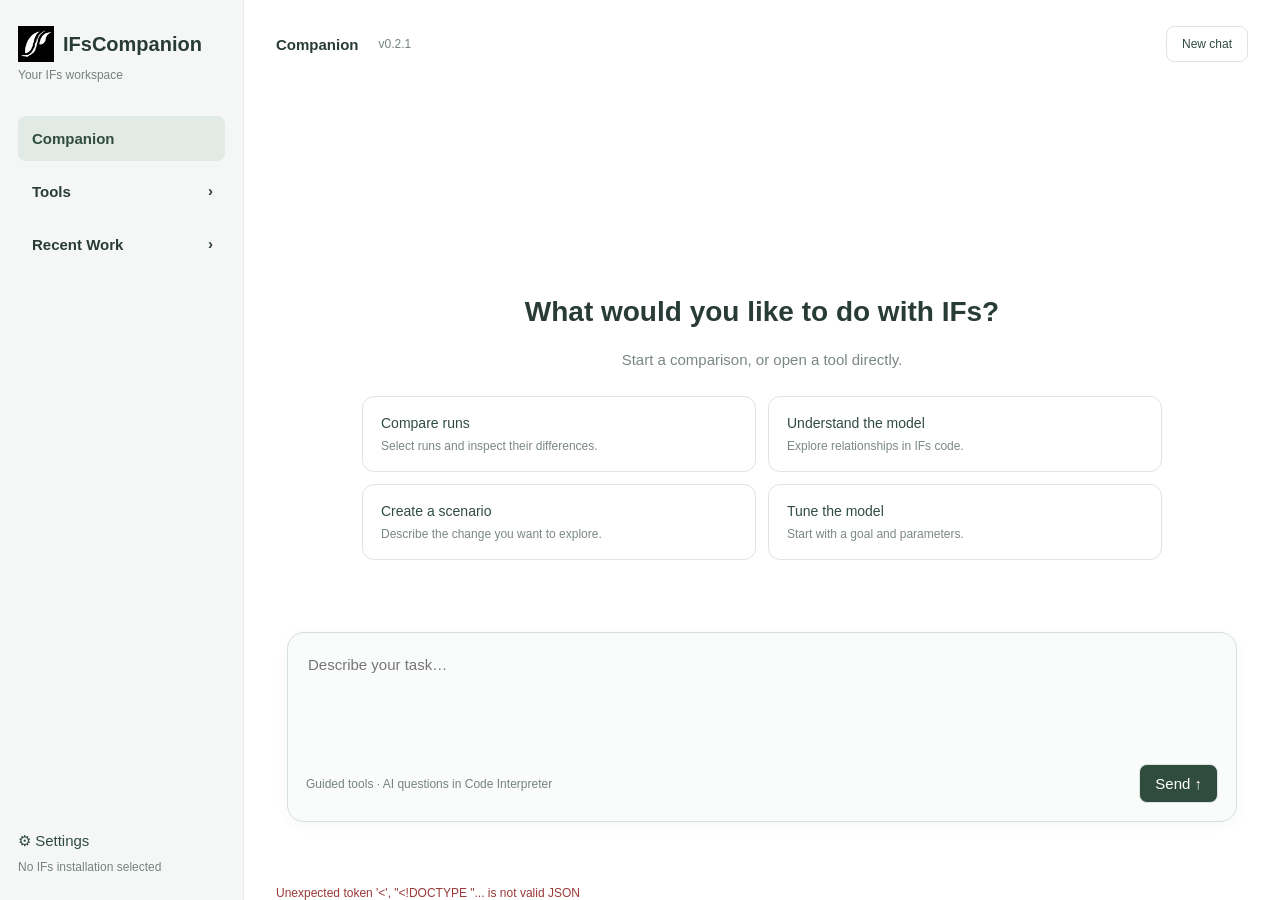
==== commit 415a4776: "Release Scenario Builder as an optional tool and Companion 0.2.1" ====
--- a/shell.html
+++ b/shell.html
@@ -1,26 +1,16 @@
 <!doctype html>
-<html lang="en"><head><meta charset="utf-8"><meta name="viewport" content="width=device-width,initial-scale=1"><meta name="companion-token" content="__COMPANION_TOKEN__"><title>IFsCompanion</title><link rel="icon" type="image/png" href="/assets/app-icon.png"><link rel="stylesheet" href="/shell.css"><link rel="stylesheet" href="/scenario.css"></head>
+<html lang="en"><head><meta charset="utf-8"><meta name="viewport" content="width=device-width,initial-scale=1"><meta name="companion-token" content="__COMPANION_TOKEN__"><title>IFsCompanion</title><link rel="icon" type="image/png" href="/assets/app-icon.png"><link rel="stylesheet" href="/shell.css"></head>
 <body><aside><div class="app-brand"><img src="/assets/app-icon.png" alt="" width="36" height="36"><h1>IFsCompanion</h1></div><small>Your IFs workspace</small><nav>
 <button class="top active" data-view="companion">Companion</button>
-<details id="toolsGroup"><summary class="top">Tools</summary><div class="sub"><button data-view="compare">Model Vetting</button><button data-view="scenario">Scenario Builder</button><div id="installedTools"></div></div></details>
+<details id="toolsGroup"><summary class="top">Tools</summary><div class="sub"><button data-view="compare">Model Vetting</button><div id="installedTools"></div></div></details>
 <details id="recentGroup"><summary class="top">Recent Work <small id="running"></small></summary><div class="sub" id="recent">Loading saved comparisons…</div></details>
 </nav><footer><button data-view="settings">⚙ Settings</button><small id="installationLabel">No IFs installation selected</small></footer></aside>
-<main><header><button id="backView" class="hidden" aria-label="Back">&#8592;</button><strong id="viewTitle">Companion</strong><small>v0.2.0</small><button id="stopTool" class="hidden">Stop</button><button id="newChat">New chat</button></header>
+<main><header><button id="backView" class="hidden" aria-label="Back">&#8592;</button><strong id="viewTitle">Companion</strong><small>v0.2.1</small><button id="stopTool" class="hidden">Stop</button><button id="newChat">New chat</button></header>
 <div class="workspace" id="companionView"><div id="welcome"><h2>What would you like to do with IFs?</h2><p>Start a comparison, or open a tool directly.</p><div class="suggestions"><button data-prompt="Help me compare two IFs runfiles.">Compare runs<span>Select runs and inspect their differences.</span></button><button data-prompt="How does agricultural yield affect poverty?">Understand the model<span>Explore relationships in IFs code.</span></button><button data-prompt="Help me create an agricultural investment scenario.">Create a scenario<span>Describe the change you want to explore.</span></button><button data-prompt="Help me set up a tuning experiment.">Tune the model<span>Start with a goal and parameters.</span></button></div></div>
 <div id="messages" class="hidden" aria-live="polite"></div><form id="composer"><textarea id="prompt" aria-label="Message Companion" placeholder="Describe your task…"></textarea><div class="composerActions"><small>Guided tools · AI questions in Code Interpreter</small><button type="submit">Send ↑</button></div></form><div class="future"></div></div>
-<div id="scenarioView" class="hidden scenario-workspace">
-<section class="scenario-chat" aria-label="Scenario chat"><div class="scenario-context" id="scenarioContext">Uses the IFs installation and shared AI connection in Settings.</div><div class="scenario-actions"><button id="scenarioNew">New scenario chat</button><button data-view="settings">AI / IFs settings</button></div>
-<div id="scenarioSource" class="scenario-source" hidden><span id="scenarioSourceName"></span><button id="scenarioSourceFile">View file</button><button id="scenarioReplace">Replace</button><button id="scenarioRemove">Remove</button></div>
-<div id="scenarioMessages" class="scenario-messages" aria-live="polite"></div>
-<section id="scenarioSummary" class="scenario-summary" aria-label="Proposed scenario" hidden><strong id="scenarioSummaryCounts"></strong><p id="scenarioPurpose"></p><div class="scenario-actions"><button id="scenarioInspect" type="button">Inspect scenario</button><button id="scenarioViewFile" type="button">View draft file</button></div><details><summary>Save as new .sce</summary><label for="scenarioFilename">Filename</label><input id="scenarioFilename" maxlength="124" value="Scenario.sce"><div class="scenario-actions"><button id="scenarioSave" type="button" class="scenario-primary">Save reviewed .sce</button></div><small>Includes descriptive comments. Existing files are never overwritten.</small></details><div id="scenarioExportResult" aria-live="polite"></div></section>
-<form id="scenarioForm" class="scenario-form"><label for="scenarioPrompt">Message Scenario Builder</label><textarea id="scenarioPrompt" maxlength="16000" placeholder="Describe a scenario, or attach a .sce to inspect or modify…"></textarea><input id="scenarioFile" type="file" accept=".sce" hidden><div class="scenario-actions"><button id="scenarioAttach" type="button">Attach .sce</button><button id="scenarioSend" class="scenario-primary" type="submit">Send ↑</button></div></form>
-<small>Your messages, relevant parameter metadata and requested scenario rows are sent to the AI provider configured in Settings. Files are parsed and exported locally. Chats are temporary; restarting Companion clears unsaved drafts.</small><p id="scenarioStatus" role="status"></p></section>
-</div>
-<dialog id="scenarioInspector" class="scenario-inspector" aria-labelledby="scenarioInspectorTitle"><div class="scenario-inspector-header"><h2 id="scenarioInspectorTitle">Inspect scenario inputs</h2><button id="scenarioInspectorClose">Back to chat</button></div><p class="scenario-context">Annual parameter inputs, not model forecast results. Only proposed changes are listed.</p><div class="scenario-filters"><label>Parameter<select id="scenarioParameter"></select></label><label id="scenarioGeographyLabel">Country / region<select id="scenarioGeography"></select></label><div id="scenarioSubgroups"></div></div><p id="scenarioSelection" aria-live="polite"></p><div id="scenarioChart" class="scenario-chart"></div><p id="scenarioPoint" class="scenario-point" aria-live="polite"></p><div class="scenario-legend"><span class="scenario-proposed-key">Proposed</span><span id="scenarioOriginalKey" class="scenario-original-key">Original</span></div><details id="scenarioAnnualDetails"><summary>Annual values for this selection</summary><div id="scenarioAnnualTable" class="scenario-values"></div></details><details><summary>Regeneration prompt</summary><p id="scenarioRegeneration"></p></details></dialog>
-<dialog id="scenarioFileDialog" class="scenario-file-dialog" aria-labelledby="scenarioFileTitle"><div class="scenario-inspector-header"><h2 id="scenarioFileTitle">Scenario file</h2><button id="scenarioFileClose">Close</button></div><small id="scenarioFileNote"></small><pre id="scenarioFileText"></pre></dialog>
 <div id="compareView" class="hidden toolview"><iframe id="comparison" title="Model Vetting" src="about:blank"></iframe></div>
 <div id="settingsView" class="hidden toolview settings"><h2>Shared settings</h2><section><h3>Storage</h3><p>Store Companion settings, saved work, tools, caches, and temporary files together.</p><p id="storageCurrent"></p><label for="storageLocation">Storage folder</label><input id="storageLocation" placeholder="Choose an empty folder"><div class="actions"><button id="browseStorage">Browse…</button><button id="defaultStorage">Use app folder</button><button id="saveStorage">Save for next launch</button><button id="cancelStorage" hidden>Cancel pending change</button></div><p id="storageStatus" role="status"></p><small>Close and reopen Companion to apply a change. Saved data is copied and verified, then the original is removed automatically. The transfer temporarily needs space for both copies. Browser cache and temporary files are rebuilt. Files exported elsewhere stay where you saved them.</small></section><section><h3>IFs installation</h3><label for="installation">Folder containing DATA and RUNFILES</label><input id="installation" placeholder="Select your IFs installation folder"><div class="actions"><button id="browse">Browse…</button><button id="saveInstallation">Validate and save</button></div><p id="settingsStatus" role="status"></p><small>Changing the installation affects new comparisons. Existing jobs and reports retain their original inputs.</small></section><section><h3>Tool management</h3><p>Add or update tools using a package shared by your team.</p><button data-view="manage">Manage tools</button></section><section><h3>AI connection</h3><p>Shared by Code Interpreter and Scenario Builder. Questions, selected source excerpts and relevant scenario data are sent to this provider.</p><label for="aiEndpoint">API base URL (Chat Completions compatible)</label><input id="aiEndpoint" type="url" placeholder="https://your-provider.example/v1"><label for="aiModel">Model</label><input id="aiModel" placeholder="Model identifier"><label for="aiKey">API key</label><input id="aiKey" type="password" autocomplete="new-password"><label><input id="clearAIKey" type="checkbox"> Remove the saved key</label><div class="actions"><button id="saveAI">Save AI connection</button></div><p id="aiStatus" role="status"></p><small>Keys are encrypted for your Windows account. Changing the endpoint clears its saved key unless you enter a replacement. Model Vetting does not need AI.</small></section></div>
 <div id="manageView" class="hidden toolview settings tool-directory"><h2>Tools</h2><p class="muted">Add capabilities to your IFs workspace.</p><div class="directory-toolbar"><div class="tool-search-box"><select id="toolFilter" aria-label="Filter tools"><option value="all">All tools</option><option value="installed">Installed</option><option value="available">Available</option></select><input id="toolSearch" type="search" placeholder="Search tools" aria-label="Search tools"></div><button id="installTool">Add from file</button></div><input id="toolPackage" type="file" accept=".ifstool,.zip" hidden><p id="catalogStatus" class="muted" role="status"></p><p id="toolStatus" role="status" aria-live="polite"></p><progress id="downloadProgress" hidden></progress><p id="toolCount" class="muted"></p><div id="toolDirectory" class="tool-grid"></div><p class="directory-note muted">Only install packages from people you trust. Uninstalling keeps your settings and saved work.</p></div>
 <div id="optionalView" class="hidden toolview"><iframe id="optionalTool" title="Optional tool"></iframe></div>
 <div id="unavailableView" class="hidden toolview settings"><h2 id="unavailableTitle"></h2><p>This tool is not connected yet. Model Vetting is available now.</p><button data-view="compare">Open Model Vetting</button></div>
-<p id="shellStatus" role="status"></p></main><dialog id="toolDialog" aria-labelledby="toolDialogTitle"><form method="dialog"><h2 id="toolDialogTitle"></h2><p id="toolDialogBody"></p><div class="actions"><button value="cancel" autofocus>Cancel</button><button id="toolDialogConfirm" value="confirm">Continue</button></div></form></dialog><dialog id="releaseDialog" aria-labelledby="releaseTitle"><h2 id="releaseTitle"></h2><div id="releaseContent"></div><form method="dialog"><button autofocus>Close</button></form></dialog><script src="/shell.js"></script><script src="/scenario.js"></script></body></html>
+<p id="shellStatus" role="status"></p></main><dialog id="toolDialog" aria-labelledby="toolDialogTitle"><form method="dialog"><h2 id="toolDialogTitle"></h2><p id="toolDialogBody"></p><div class="actions"><button value="cancel" autofocus>Cancel</button><button id="toolDialogConfirm" value="confirm">Continue</button></div></form></dialog><dialog id="releaseDialog" aria-labelledby="releaseTitle"><h2 id="releaseTitle"></h2><div id="releaseContent"></div><form method="dialog"><button autofocus>Close</button></form></dialog><script src="/shell.js"></script></body></html>
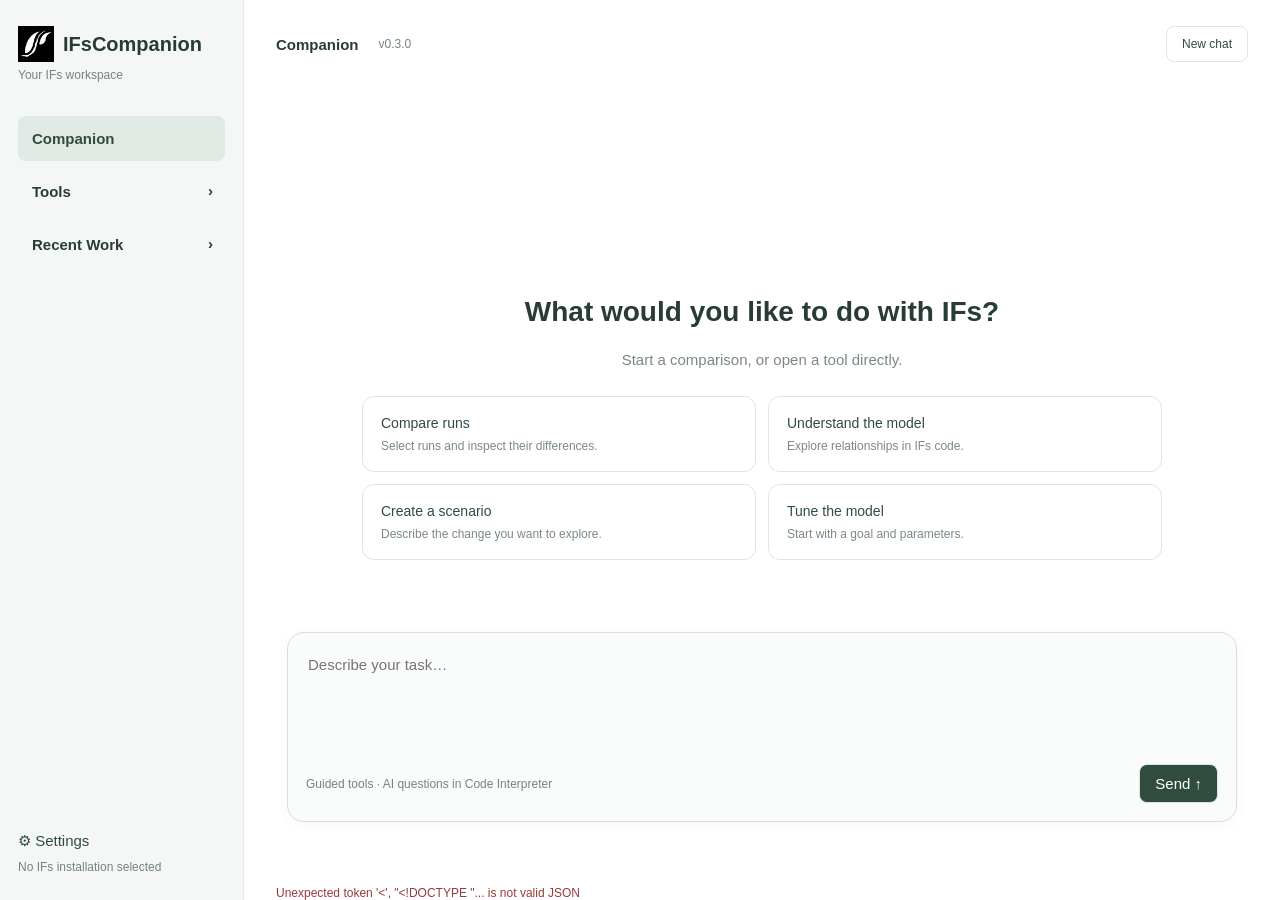
==== commit e853c67f: "Release Companion 0.3.0 with shared Python for official tools" ====
--- a/shell.html
+++ b/shell.html
@@ -5,11 +5,11 @@
 <details id="toolsGroup"><summary class="top">Tools</summary><div class="sub"><button data-view="compare">Model Vetting</button><div id="installedTools"></div></div></details>
 <details id="recentGroup"><summary class="top">Recent Work <small id="running"></small></summary><div class="sub" id="recent">Loading saved comparisons…</div></details>
 </nav><footer><button data-view="settings">⚙ Settings</button><small id="installationLabel">No IFs installation selected</small></footer></aside>
-<main><header><button id="backView" class="hidden" aria-label="Back">&#8592;</button><strong id="viewTitle">Companion</strong><small>v0.2.1</small><button id="stopTool" class="hidden">Stop</button><button id="newChat">New chat</button></header>
+<main><header><button id="backView" class="hidden" aria-label="Back">&#8592;</button><strong id="viewTitle">Companion</strong><small>v0.3.0</small><button id="stopTool" class="hidden">Stop</button><button id="newChat">New chat</button></header>
 <div class="workspace" id="companionView"><div id="welcome"><h2>What would you like to do with IFs?</h2><p>Start a comparison, or open a tool directly.</p><div class="suggestions"><button data-prompt="Help me compare two IFs runfiles.">Compare runs<span>Select runs and inspect their differences.</span></button><button data-prompt="How does agricultural yield affect poverty?">Understand the model<span>Explore relationships in IFs code.</span></button><button data-prompt="Help me create an agricultural investment scenario.">Create a scenario<span>Describe the change you want to explore.</span></button><button data-prompt="Help me set up a tuning experiment.">Tune the model<span>Start with a goal and parameters.</span></button></div></div>
 <div id="messages" class="hidden" aria-live="polite"></div><form id="composer"><textarea id="prompt" aria-label="Message Companion" placeholder="Describe your task…"></textarea><div class="composerActions"><small>Guided tools · AI questions in Code Interpreter</small><button type="submit">Send ↑</button></div></form><div class="future"></div></div>
 <div id="compareView" class="hidden toolview"><iframe id="comparison" title="Model Vetting" src="about:blank"></iframe></div>
-<div id="settingsView" class="hidden toolview settings"><h2>Shared settings</h2><section><h3>Storage</h3><p>Store Companion settings, saved work, tools, caches, and temporary files together.</p><p id="storageCurrent"></p><label for="storageLocation">Storage folder</label><input id="storageLocation" placeholder="Choose an empty folder"><div class="actions"><button id="browseStorage">Browse…</button><button id="defaultStorage">Use app folder</button><button id="saveStorage">Save for next launch</button><button id="cancelStorage" hidden>Cancel pending change</button></div><p id="storageStatus" role="status"></p><small>Close and reopen Companion to apply a change. Saved data is copied and verified, then the original is removed automatically. The transfer temporarily needs space for both copies. Browser cache and temporary files are rebuilt. Files exported elsewhere stay where you saved them.</small></section><section><h3>IFs installation</h3><label for="installation">Folder containing DATA and RUNFILES</label><input id="installation" placeholder="Select your IFs installation folder"><div class="actions"><button id="browse">Browse…</button><button id="saveInstallation">Validate and save</button></div><p id="settingsStatus" role="status"></p><small>Changing the installation affects new comparisons. Existing jobs and reports retain their original inputs.</small></section><section><h3>Tool management</h3><p>Add or update tools using a package shared by your team.</p><button data-view="manage">Manage tools</button></section><section><h3>AI connection</h3><p>Shared by Code Interpreter and Scenario Builder. Questions, selected source excerpts and relevant scenario data are sent to this provider.</p><label for="aiEndpoint">API base URL (Chat Completions compatible)</label><input id="aiEndpoint" type="url" placeholder="https://your-provider.example/v1"><label for="aiModel">Model</label><input id="aiModel" placeholder="Model identifier"><label for="aiKey">API key</label><input id="aiKey" type="password" autocomplete="new-password"><label><input id="clearAIKey" type="checkbox"> Remove the saved key</label><div class="actions"><button id="saveAI">Save AI connection</button></div><p id="aiStatus" role="status"></p><small>Keys are encrypted for your Windows account. Changing the endpoint clears its saved key unless you enter a replacement. Model Vetting does not need AI.</small></section></div>
+<div id="settingsView" class="hidden toolview settings"><h2>Shared settings</h2><section id="appUpdates"><h3>Companion updates</h3><p id="appUpdateVersion"></p><p>Get updates directly from the official IFsCompanion GitHub releases.</p><div class="actions"><button id="checkAppUpdate">Check for updates</button><select id="appUpdateKind" aria-label="Update package"><option value="installer">Windows installer</option><option value="portable">Portable ZIP</option></select><button id="downloadAppUpdate" hidden>Download update</button><button id="installAppUpdate" hidden>Install update and close Companion</button></div><progress id="appUpdateProgress" hidden></progress><p id="appUpdateStatus" role="status" aria-live="polite"></p><p id="appUpdateResult"></p><details id="appUpdateNotes" hidden><summary>Release notes</summary><pre id="appUpdateNotesText" style="white-space:pre-wrap;overflow-wrap:anywhere"></pre></details><small>Downloads are verified against the release SHA256 checksums. Installed copies can launch the verified installer; portable copies must be closed before replacing program files. Keep the data folder and storage.json. Optional tools update separately in Manage tools.</small></section><section><h3>Storage</h3><p>Store Companion settings, saved work, tools, caches, and temporary files together.</p><p id="storageCurrent"></p><label for="storageLocation">Storage folder</label><input id="storageLocation" placeholder="Choose an empty folder"><div class="actions"><button id="browseStorage">Browse…</button><button id="defaultStorage">Use app folder</button><button id="saveStorage">Save for next launch</button><button id="cancelStorage" hidden>Cancel pending change</button></div><p id="storageStatus" role="status"></p><small>Close and reopen Companion to apply a change. Saved data is copied and verified, then the original is removed automatically. The transfer temporarily needs space for both copies. Browser cache and temporary files are rebuilt. Files exported elsewhere stay where you saved them.</small></section><section><h3>IFs installation</h3><label for="installation">Folder containing DATA and RUNFILES</label><input id="installation" placeholder="Select your IFs installation folder"><div class="actions"><button id="browse">Browse…</button><button id="saveInstallation">Validate and save</button></div><p id="settingsStatus" role="status"></p><small>Changing the installation affects new comparisons. Existing jobs and reports retain their original inputs.</small></section><section><h3>Tool management</h3><p>Add or update tools using a package shared by your team.</p><button data-view="manage">Manage tools</button></section><section><h3>AI connection</h3><p>Shared by Code Interpreter and Scenario Builder. Questions, selected source excerpts and relevant scenario data are sent to this provider.</p><label for="aiEndpoint">API base URL (Chat Completions compatible)</label><input id="aiEndpoint" type="url" placeholder="https://your-provider.example/v1"><label for="aiModel">Model</label><input id="aiModel" placeholder="Model identifier"><label for="aiKey">API key</label><input id="aiKey" type="password" autocomplete="new-password"><label><input id="clearAIKey" type="checkbox"> Remove the saved key</label><div class="actions"><button id="saveAI">Save AI connection</button></div><p id="aiStatus" role="status"></p><small>Keys are encrypted for your Windows account. Changing the endpoint clears its saved key unless you enter a replacement. Model Vetting does not need AI.</small></section></div>
 <div id="manageView" class="hidden toolview settings tool-directory"><h2>Tools</h2><p class="muted">Add capabilities to your IFs workspace.</p><div class="directory-toolbar"><div class="tool-search-box"><select id="toolFilter" aria-label="Filter tools"><option value="all">All tools</option><option value="installed">Installed</option><option value="available">Available</option></select><input id="toolSearch" type="search" placeholder="Search tools" aria-label="Search tools"></div><button id="installTool">Add from file</button></div><input id="toolPackage" type="file" accept=".ifstool,.zip" hidden><p id="catalogStatus" class="muted" role="status"></p><p id="toolStatus" role="status" aria-live="polite"></p><progress id="downloadProgress" hidden></progress><p id="toolCount" class="muted"></p><div id="toolDirectory" class="tool-grid"></div><p class="directory-note muted">Only install packages from people you trust. Uninstalling keeps your settings and saved work.</p></div>
 <div id="optionalView" class="hidden toolview"><iframe id="optionalTool" title="Optional tool"></iframe></div>
 <div id="unavailableView" class="hidden toolview settings"><h2 id="unavailableTitle"></h2><p>This tool is not connected yet. Model Vetting is available now.</p><button data-view="compare">Open Model Vetting</button></div>
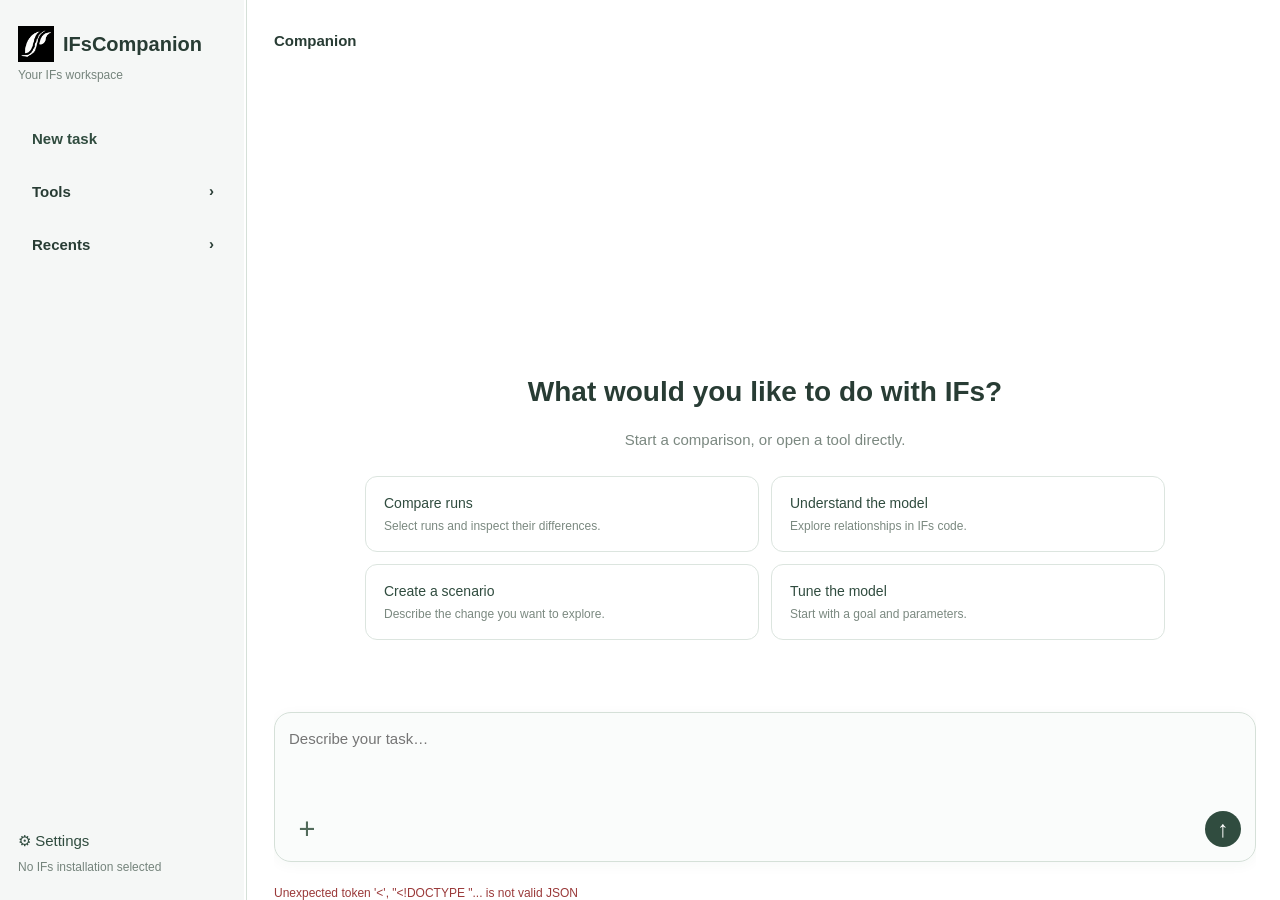
==== commit 19724030: "Sync chat workspace, execution controls, and audited cleanup" ====
--- a/shell.html
+++ b/shell.html
@@ -1,16 +1,16 @@
 <!doctype html>
 <html lang="en"><head><meta charset="utf-8"><meta name="viewport" content="width=device-width,initial-scale=1"><meta name="companion-token" content="__COMPANION_TOKEN__"><title>IFsCompanion</title><link rel="icon" type="image/png" href="/assets/app-icon.png"><link rel="stylesheet" href="/shell.css"></head>
 <body><aside><div class="app-brand"><img src="/assets/app-icon.png" alt="" width="36" height="36"><h1>IFsCompanion</h1></div><small>Your IFs workspace</small><nav>
-<button class="top active" data-view="companion">Companion</button>
+<button id="newTask" class="top" data-view="companion">New task</button>
 <details id="toolsGroup"><summary class="top">Tools</summary><div class="sub"><button data-view="compare">Model Vetting</button><div id="installedTools"></div></div></details>
-<details id="recentGroup"><summary class="top">Recent Work <small id="running"></small></summary><div class="sub" id="recent">Loading saved comparisons…</div></details>
+<details id="recentGroup"><summary class="top">Recents</summary><div class="sub" id="taskRecents"></div></details>
 </nav><footer><button data-view="settings">⚙ Settings</button><small id="installationLabel">No IFs installation selected</small></footer></aside>
-<main><header><button id="backView" class="hidden" aria-label="Back">&#8592;</button><strong id="viewTitle">Companion</strong><small>v0.3.0</small><button id="stopTool" class="hidden">Stop</button><button id="newChat">New chat</button></header>
+<main><header><button id="backView" class="hidden" aria-label="Back">&#8592;</button><strong id="viewTitle">Companion</strong><small id="companionVersion" aria-label="Companion version"></small><button id="stopTool" class="hidden">Stop</button></header>
 <div class="workspace" id="companionView"><div id="welcome"><h2>What would you like to do with IFs?</h2><p>Start a comparison, or open a tool directly.</p><div class="suggestions"><button data-prompt="Help me compare two IFs runfiles.">Compare runs<span>Select runs and inspect their differences.</span></button><button data-prompt="How does agricultural yield affect poverty?">Understand the model<span>Explore relationships in IFs code.</span></button><button data-prompt="Help me create an agricultural investment scenario.">Create a scenario<span>Describe the change you want to explore.</span></button><button data-prompt="Help me set up a tuning experiment.">Tune the model<span>Start with a goal and parameters.</span></button></div></div>
-<div id="messages" class="hidden" aria-live="polite"></div><form id="composer"><textarea id="prompt" aria-label="Message Companion" placeholder="Describe your task…"></textarea><div class="composerActions"><small>Guided tools · AI questions in Code Interpreter</small><button type="submit">Send ↑</button></div></form><div class="future"></div></div>
+<div id="messages" class="hidden" aria-live="polite"></div><form id="composer"><textarea id="prompt" aria-label="Message Companion" placeholder="Describe your task…"></textarea><div class="composerActions"><small>Guided tools · AI questions in Code Interpreter</small><button type="submit" aria-label="Send message" title="Send message">↑</button></div></form><div class="future"></div></div>
 <div id="compareView" class="hidden toolview"><iframe id="comparison" title="Model Vetting" src="about:blank"></iframe></div>
-<div id="settingsView" class="hidden toolview settings"><h2>Shared settings</h2><section id="appUpdates"><h3>Companion updates</h3><p id="appUpdateVersion"></p><p>Get updates directly from the official IFsCompanion GitHub releases.</p><div class="actions"><button id="checkAppUpdate">Check for updates</button><select id="appUpdateKind" aria-label="Update package"><option value="installer">Windows installer</option><option value="portable">Portable ZIP</option></select><button id="downloadAppUpdate" hidden>Download update</button><button id="installAppUpdate" hidden>Install update and close Companion</button></div><progress id="appUpdateProgress" hidden></progress><p id="appUpdateStatus" role="status" aria-live="polite"></p><p id="appUpdateResult"></p><details id="appUpdateNotes" hidden><summary>Release notes</summary><pre id="appUpdateNotesText" style="white-space:pre-wrap;overflow-wrap:anywhere"></pre></details><small>Downloads are verified against the release SHA256 checksums. Installed copies can launch the verified installer; portable copies must be closed before replacing program files. Keep the data folder and storage.json. Optional tools update separately in Manage tools.</small></section><section><h3>Storage</h3><p>Store Companion settings, saved work, tools, caches, and temporary files together.</p><p id="storageCurrent"></p><label for="storageLocation">Storage folder</label><input id="storageLocation" placeholder="Choose an empty folder"><div class="actions"><button id="browseStorage">Browse…</button><button id="defaultStorage">Use app folder</button><button id="saveStorage">Save for next launch</button><button id="cancelStorage" hidden>Cancel pending change</button></div><p id="storageStatus" role="status"></p><small>Close and reopen Companion to apply a change. Saved data is copied and verified, then the original is removed automatically. The transfer temporarily needs space for both copies. Browser cache and temporary files are rebuilt. Files exported elsewhere stay where you saved them.</small></section><section><h3>IFs installation</h3><label for="installation">Folder containing DATA and RUNFILES</label><input id="installation" placeholder="Select your IFs installation folder"><div class="actions"><button id="browse">Browse…</button><button id="saveInstallation">Validate and save</button></div><p id="settingsStatus" role="status"></p><small>Changing the installation affects new comparisons. Existing jobs and reports retain their original inputs.</small></section><section><h3>Tool management</h3><p>Add or update tools using a package shared by your team.</p><button data-view="manage">Manage tools</button></section><section><h3>AI connection</h3><p>Shared by Code Interpreter and Scenario Builder. Questions, selected source excerpts and relevant scenario data are sent to this provider.</p><label for="aiEndpoint">API base URL (Chat Completions compatible)</label><input id="aiEndpoint" type="url" placeholder="https://your-provider.example/v1"><label for="aiModel">Model</label><input id="aiModel" placeholder="Model identifier"><label for="aiKey">API key</label><input id="aiKey" type="password" autocomplete="new-password"><label><input id="clearAIKey" type="checkbox"> Remove the saved key</label><div class="actions"><button id="saveAI">Save AI connection</button></div><p id="aiStatus" role="status"></p><small>Keys are encrypted for your Windows account. Changing the endpoint clears its saved key unless you enter a replacement. Model Vetting does not need AI.</small></section></div>
+<div id="settingsView" class="hidden toolview settings"><h2>Shared settings</h2><section id="appUpdates"><h3>Companion updates</h3><p id="appUpdateVersion"></p><p>Get updates directly from the official IFsCompanion GitHub releases.</p><div class="actions"><button id="checkAppUpdate">Check for updates</button><select id="appUpdateKind" aria-label="Update package"><option value="installer">Windows installer</option><option value="portable">Portable ZIP</option></select><button id="downloadAppUpdate" hidden>Download update</button><button id="installAppUpdate" hidden>Install update and close Companion</button></div><progress id="appUpdateProgress" hidden></progress><p id="appUpdateStatus" role="status" aria-live="polite"></p><p id="appUpdateResult"></p><details id="appUpdateNotes" hidden><summary>Release notes</summary><pre id="appUpdateNotesText" style="white-space:pre-wrap;overflow-wrap:anywhere"></pre></details><small>Downloads are verified against the release SHA256 checksums. Installed copies can launch the verified installer; portable copies must be closed before replacing program files. Keep the data folder and storage.json. Optional tools update separately in Manage tools.</small></section><section><h3>Storage</h3><p>Store Companion settings, saved work, tools, caches, and temporary files together.</p><p id="storageCurrent"></p><label for="storageLocation">Storage folder</label><input id="storageLocation" placeholder="Choose an empty folder"><div class="actions"><button id="browseStorage">Browse…</button><button id="defaultStorage">Use app folder</button><button id="saveStorage">Save for next launch</button><button id="cancelStorage" hidden>Cancel pending change</button></div><p id="storageStatus" role="status"></p><small>Close and reopen Companion to apply a change. Saved data is copied and verified, then the original is removed automatically. The transfer temporarily needs space for both copies. Browser cache and temporary files are rebuilt. Files exported elsewhere stay where you saved them.</small></section><section><h3>IFs installation</h3><label for="installation">Folder containing DATA and RUNFILES</label><input id="installation" placeholder="Select your IFs installation folder"><div class="actions"><button id="browse">Browse…</button><button id="saveInstallation">Validate and save</button></div><p id="settingsStatus" role="status"></p><small>Changing the installation affects new comparisons. Existing jobs and reports retain their original inputs.</small></section><section><h3>Tool management</h3><p>Add or update tools using a package shared by your team.</p><button data-view="manage">Manage tools</button></section><section><h3>AI connections</h3><p>Save named connections and choose which one your AI tools use.</p><p id="aiActive" role="status"></p><label for="aiName">Connection name</label><div class="ai-combo" id="aiNameCombo"><div class="ai-combo-entry"><input id="aiName" role="combobox" aria-autocomplete="list" aria-expanded="false" aria-controls="aiNameMenu" autocomplete="off" placeholder="Choose a connection or enter a name"><button id="aiNameToggle" type="button" aria-label="Show connections" aria-expanded="false" aria-controls="aiNameMenu">&#9662;</button></div><div id="aiNameMenu" class="ai-combo-menu" role="listbox" aria-label="connections" hidden></div></div><label for="aiEndpoint">API base URL (Chat Completions compatible)</label><input id="aiEndpoint" type="url" placeholder="https://your-provider.example/v1"><label for="aiKey">API key</label><input id="aiKey" type="password" autocomplete="new-password"><label for="aiModel">Model</label><div class="ai-combo" id="aiModelCombo"><div class="ai-combo-entry"><input id="aiModel" role="combobox" aria-autocomplete="list" aria-expanded="false" aria-controls="aiModelMenu" autocomplete="off" placeholder="Choose a model or enter an identifier"><button id="aiModelToggle" type="button" aria-label="Show models" aria-expanded="false" aria-controls="aiModelMenu">&#9662;</button></div><div id="aiModelMenu" class="ai-combo-menu" role="listbox" aria-label="models" hidden></div></div><div class="actions"><button id="testAI">Validate connection</button><button id="saveAI">Save and use connection</button><button id="deleteAI">Delete connection</button></div><p id="aiStatus" role="status" aria-live="polite"></p><small>Validate connection fills the model dropdown without using model tokens. Manual entry is always available. Testing does not save changes. Saved keys are encrypted for your Windows account and are never sent back to this interface. Changing the API URL requires a replacement key if authentication is needed.</small></section></div>
 <div id="manageView" class="hidden toolview settings tool-directory"><h2>Tools</h2><p class="muted">Add capabilities to your IFs workspace.</p><div class="directory-toolbar"><div class="tool-search-box"><select id="toolFilter" aria-label="Filter tools"><option value="all">All tools</option><option value="installed">Installed</option><option value="available">Available</option></select><input id="toolSearch" type="search" placeholder="Search tools" aria-label="Search tools"></div><button id="installTool">Add from file</button></div><input id="toolPackage" type="file" accept=".ifstool,.zip" hidden><p id="catalogStatus" class="muted" role="status"></p><p id="toolStatus" role="status" aria-live="polite"></p><progress id="downloadProgress" hidden></progress><p id="toolCount" class="muted"></p><div id="toolDirectory" class="tool-grid"></div><p class="directory-note muted">Only install packages from people you trust. Uninstalling keeps your settings and saved work.</p></div>
 <div id="optionalView" class="hidden toolview"><iframe id="optionalTool" title="Optional tool"></iframe></div>
 <div id="unavailableView" class="hidden toolview settings"><h2 id="unavailableTitle"></h2><p>This tool is not connected yet. Model Vetting is available now.</p><button data-view="compare">Open Model Vetting</button></div>
-<p id="shellStatus" role="status"></p></main><dialog id="toolDialog" aria-labelledby="toolDialogTitle"><form method="dialog"><h2 id="toolDialogTitle"></h2><p id="toolDialogBody"></p><div class="actions"><button value="cancel" autofocus>Cancel</button><button id="toolDialogConfirm" value="confirm">Continue</button></div></form></dialog><dialog id="releaseDialog" aria-labelledby="releaseTitle"><h2 id="releaseTitle"></h2><div id="releaseContent"></div><form method="dialog"><button autofocus>Close</button></form></dialog><script src="/shell.js"></script></body></html>
+<p id="shellStatus" role="status"></p></main><dialog id="toolDialog" aria-labelledby="toolDialogTitle"><form method="dialog"><h2 id="toolDialogTitle"></h2><p id="toolDialogBody"></p><div class="actions"><button value="cancel" autofocus>Cancel</button><button id="toolDialogConfirm" value="confirm">Continue</button></div></form></dialog><dialog id="releaseDialog" aria-labelledby="releaseTitle"><h2 id="releaseTitle"></h2><div id="releaseContent"></div><form method="dialog"><button autofocus>Close</button></form></dialog><script src="/shell.js"></script><script src="/chat-workspace.js"></script></body></html>
--- a/shell.css
+++ b/shell.css
@@ -1,4 +1,4 @@
-*{box-sizing:border-box}body{margin:0;display:flex;height:100vh;min-height:650px;font:15px 'Segoe UI',Arial,sans-serif;color:#283c34;background:white}button,input,textarea{font:inherit}button,summary{cursor:pointer}button:focus-visible,summary:focus-visible{outline:2px solid #397c63;outline-offset:2px}button{border:1px solid #dce5df;border-radius:8px;background:#fff;color:#304c3f;padding:10px 15px}button:hover{background:#eaf1ed}small{font-size:12px;color:#75847c}aside{width:244px;flex-shrink:0;background:#f5f7f6;border-right:1px solid #e7ece9;padding:26px 18px;display:flex;flex-direction:column}h1{font-size:22px;margin:0 0 6px}nav{margin-top:34px;min-height:0;overflow:auto}.top{display:block;width:100%;position:relative;text-align:left;font-weight:600;border:0;background:none;padding:14px;border-radius:8px}.active{background:#e1eae4}.top small{display:block;font-size:11px;font-weight:400}details{margin-top:8px}summary{list-style:none}summary::-webkit-details-marker{display:none}summary:after{content:'›';position:absolute;right:12px;top:13px}details[open]>summary:after{content:'⌄'}.sub{margin:6px 10px 12px 28px;padding-left:12px;border-left:1px solid #cfdad3;max-height:230px;overflow:auto;scrollbar-width:thin}.sub button{border:0;background:none;display:block;width:100%;text-align:left;font-size:13px;padding:10px 5px;overflow-wrap:anywhere}.sub button:hover{background:#e6ede8}.sub small{display:block;margin-top:5px;font-size:11px}footer{margin-top:auto;padding-top:24px}footer button{border:0;background:none;padding-left:0}footer small{display:block;overflow-wrap:anywhere}main{min-width:0;flex:1;display:flex;flex-direction:column;padding:24px 32px 0}header{display:flex;align-items:center;gap:20px;height:40px;flex-shrink:0}header button{margin-left:auto;font-size:12px}.workspace{flex:1;min-height:0;display:flex;flex-direction:column;width:100%;max-width:950px;align-self:center}#welcome{margin:auto 0 72px;text-align:center;overflow:auto;flex-shrink:1}h2{font-size:28px;font-weight:600}#welcome p{color:#7b8880}.suggestions{display:grid;grid-template-columns:1fr 1fr;gap:12px;margin:28px auto 0;max-width:800px}.suggestions button{text-align:left;border-radius:12px;padding:18px;font-size:14px}.suggestions span{display:block;margin-top:8px;font-size:12px;color:#7b8980}#composer{height:190px;flex-shrink:0;border:1px solid #d5e0d8;border-radius:17px;padding:18px;background:#fafcfb;display:flex;flex-direction:column;box-shadow:0 3px 14px #23452e0a}textarea{flex:1;resize:none;border:0;outline:none;background:none;line-height:1.6}.composerActions{display:flex;justify-content:space-between;align-items:center}.composerActions button{background:#304c3f;color:white}.future{height:64px;flex-shrink:0}#messages{overflow:auto;flex:1;padding:24px 0}.message{padding:18px;background:#f0f5f1;border-radius:12px;margin:14px 0;line-height:1.6;white-space:pre-wrap}.reply{background:white;border:1px solid #e0e7e2}.message button{display:block;margin-top:14px}.toolview{flex:1;min-height:0;margin-top:20px}iframe{border:0;width:100%;height:100%;display:block}.settings{overflow:auto;padding:8px 12px 36px;max-width:1000px;width:100%;align-self:center}section{padding:24px;border:1px solid #dee7e1;border-radius:12px;margin:22px 0}label{display:block;font-size:14px}input{width:100%;padding:12px;border:1px solid #cddad1;border-radius:7px;margin:8px 0}.actions{display:flex;gap:12px;margin-top:12px}.hidden{display:none!important}#shellStatus{font-size:12px;color:#9a3939;margin:0;max-height:40px;overflow:auto}@media(max-width:1000px){aside{width:220px}main{padding:20px 22px 0}h2{font-size:25px}#welcome{margin-bottom:48px}.suggestions button{padding:14px}}@media(max-height:780px){.future{height:40px}#welcome{margin-bottom:40px}#welcome h2{margin-top:14px}#composer{height:170px}}
+*{box-sizing:border-box}body{margin:0;display:flex;height:100vh;min-height:650px;font:15px 'Segoe UI',Arial,sans-serif;color:#283c34;background:white}button,input,textarea{font:inherit}button,summary{cursor:pointer}button:focus-visible,summary:focus-visible{outline:2px solid #397c63;outline-offset:2px}button{border:1px solid #dce5df;border-radius:8px;background:#fff;color:#304c3f;padding:10px 15px}button:hover{background:#eaf1ed}small{font-size:12px;color:#75847c}aside{width:244px;flex-shrink:0;background:#f5f7f6;border-right:1px solid #e7ece9;padding:26px 18px;display:flex;flex-direction:column}h1{font-size:22px;margin:0 0 6px}nav{margin-top:34px;min-height:0;overflow:auto}.top{display:block;width:100%;position:relative;text-align:left;font-weight:600;border:0;background:none;padding:14px;border-radius:8px}.active{background:#e1eae4}.top small{display:block;font-size:11px;font-weight:400}details{margin-top:8px}summary{list-style:none;position:relative}summary::-webkit-details-marker{display:none}summary:after{content:'›';position:absolute;right:12px;top:13px}details[open]>summary:after{content:'⌄'}.sub{margin:6px 10px 12px 28px;padding-left:12px;border-left:1px solid #cfdad3;max-height:230px;overflow:auto;scrollbar-width:thin}.sub button{border:0;background:none;display:block;width:100%;text-align:left;font-size:13px;padding:10px 5px;overflow-wrap:anywhere}.sub button:hover{background:#e6ede8}.sub small{display:block;margin-top:5px;font-size:11px}footer{margin-top:auto;padding-top:24px}footer button{border:0;background:none;padding-left:0}footer small{display:block;overflow-wrap:anywhere}main{min-width:0;flex:1;display:flex;flex-direction:column;padding:24px 32px 0}header{display:flex;align-items:center;gap:20px;height:40px;flex-shrink:0}header button{margin-left:auto;font-size:12px}.workspace{flex:1;min-height:0;display:flex;flex-direction:column;width:100%;max-width:none;align-self:stretch}#welcome{margin:auto 0 72px;text-align:center;overflow:auto;flex-shrink:1}h2{font-size:28px;font-weight:600}#welcome p{color:#7b8880}.suggestions{display:grid;grid-template-columns:1fr 1fr;gap:12px;margin:28px auto 0;max-width:800px}.suggestions button{text-align:left;border-radius:12px;padding:18px;font-size:14px}.suggestions span{display:block;margin-top:8px;font-size:12px;color:#7b8980}#composer{height:190px;flex-shrink:0;border:1px solid #d5e0d8;border-radius:17px;padding:18px;background:#fafcfb;display:flex;flex-direction:column;box-shadow:0 3px 14px #23452e0a}textarea{flex:1;resize:none;border:0;outline:none;background:none;line-height:1.6}.composerActions{display:flex;justify-content:space-between;align-items:center}.composerActions button{background:#304c3f;color:white}.future{height:64px;flex-shrink:0}#messages{overflow:auto;flex:1;padding:24px 0}.message{padding:18px;background:#f0f5f1;border-radius:12px;margin:14px 0;line-height:1.6;white-space:pre-wrap}.reply{background:white;border:1px solid #e0e7e2}.message button{display:block;margin-top:14px}.toolview{flex:1;min-height:0;margin-top:20px}iframe{border:0;width:100%;height:100%;display:block}.settings{overflow:auto;padding:8px 12px 36px;max-width:1000px;width:100%;align-self:center}section{padding:24px;border:1px solid #dee7e1;border-radius:12px;margin:22px 0}label{display:block;font-size:14px}input{width:100%;padding:12px;border:1px solid #cddad1;border-radius:7px;margin:8px 0}.actions{display:flex;gap:12px;margin-top:12px}.hidden{display:none!important}#shellStatus{font-size:12px;color:#9a3939;margin:0;max-height:40px;overflow:auto}@media(max-width:1000px){aside{width:220px}main{padding:20px 22px 0}h2{font-size:25px}#welcome{margin-bottom:48px}.suggestions button{padding:14px}}@media(max-height:780px){.future{height:40px}#welcome{margin-bottom:40px}#welcome h2{margin-top:14px}#composer{height:170px}}
 
 [hidden]{display:none!important}.muted{color:#75847c}.actions{flex-wrap:wrap}button:disabled{opacity:.55;cursor:wait}
 
@@ -23,3 +23,55 @@
 #releaseDialog{max-width:620px;width:calc(100% - 40px);max-height:85vh;overflow:auto;border:1px solid #d5e0d8;border-radius:16px;padding:24px;color:#283c34}#releaseDialog::backdrop{background:#10281f66}#releaseDialog h2{font-size:22px;margin-top:0}#releaseDialog h3{font-size:16px}#releaseDialog p{white-space:pre-wrap;overflow-wrap:anywhere;line-height:1.5}#releaseDialog form{text-align:right}.tool-size{display:block;margin-top:5px}
 
 .catalog-retry{padding:0;border:0;background:transparent;color:inherit;text-decoration:underline;font:inherit;cursor:pointer}.catalog-retry:disabled{opacity:.5;cursor:wait}
+
+#chatLayout{display:flex;flex-direction:row;flex:1;min-height:0;gap:0}#chatLayout.hidden{display:none}#chatLayout .workspace{min-width:0}#chatWorkspace{flex:1;min-width:0;min-height:0;display:flex;flex-direction:column;background:#f5f7f6;border:0;border-left:1px solid #d5e0d8;border-radius:0;padding:0;margin:0}#chatWorkspace[hidden]{display:none}#workspaceTabs{display:flex;overflow:auto;flex-shrink:0;padding:8px;gap:4px}#workspaceTabs button[aria-selected=true]{background:#e1eae4}#workspaceViews{flex:1;min-height:0;position:relative}.workspaceFrame{border:0;width:100%;height:100%}.workspaceFrame[hidden]{display:none}#chatList{max-height:260px;overflow:auto}#chatList button{display:block;width:100%;text-align:left;border:0;overflow:hidden;text-overflow:ellipsis;white-space:nowrap;font-size:13px}.message{white-space:pre-wrap}.message button{display:block;margin-top:12px}main:has(#chatLayout.has-workspace){padding-left:16px;padding-right:0}
+
+#chatWorkspace main{padding:12px}
+#chatLayout{overflow:hidden}#chatLayout .workspace{align-self:stretch;max-height:100%}#messages{min-height:0}#workspaceTabs button{flex-shrink:0;white-space:nowrap;max-width:240px;overflow:hidden;text-overflow:ellipsis}.composerActions button{white-space:nowrap}
+
+#aiConnections,#aiModelChoices{width:100%;padding:12px;margin:8px 0;border:1px solid #cddad1;border-radius:7px;background:white;font:inherit}#aiSavedKey{letter-spacing:2px}#aiKey::-ms-reveal{display:none}
+
+.message{overflow-wrap:anywhere}.message:not(.reply){width:fit-content;max-width:70%;margin-right:0;margin-left:auto;background:#e7f0ea;border:1px solid #ccddd1;text-align:left}.message::before{content:attr(aria-label);display:block;font-size:11px;font-weight:600;color:#526b5b;margin-bottom:6px}.message.reply{width:100%}#chatList{max-height:none}#taskRecents{max-height:none;margin-left:14px}
+
+.ai-combo{position:relative;width:100%;margin:8px 0 14px}.ai-combo-entry{display:flex;min-height:46px}.ai-combo-entry input{margin:0;min-width:0;flex:1;border-radius:7px 0 0 7px}.ai-combo-entry>button{width:46px;min-width:46px;height:46px;padding:0;border-radius:0 7px 7px 0;border-left:0;background:#f1f5f2;font-size:21px}.ai-combo-menu{position:absolute;top:100%;left:0;width:100%;min-width:100%;max-height:260px;overflow:auto;background:white;border:1px solid #bdcfc2;border-radius:7px;box-shadow:0 6px 18px #233c3424;z-index:30;padding:5px}.ai-combo-menu[hidden]{display:none}.ai-combo-menu button{display:block;width:100%;min-height:42px;text-align:left;padding:10px 12px;border:0;border-radius:4px;overflow-wrap:anywhere}.ai-combo-menu button:hover,.ai-combo-menu button:focus{background:#e8f0eb}.ai-combo-menu button[aria-selected=true]{background:#edf3ef}.ai-combo-divider{height:1px;background:#dce5df;margin:5px 7px}.ai-combo-menu p{padding:8px 12px;color:#75847c;font-size:13px}
+
+.recentTask{display:flex;align-items:center;gap:3px}.recentTask>button:first-child{flex:1;min-width:0}#chatList .deleteTask{width:28px;flex:0 0 28px;padding:5px;text-align:center;font-size:18px;color:#805050}#chatList .deleteTask:hover{background:#f6e6e6}
+
+.taskSpinner{display:inline-block;flex:0 0 13px;width:13px;height:13px;border:2px solid #cfddd4;border-top-color:#397c63;border-radius:50%;animation:task-spin .8s linear infinite;margin-left:3px}
+@keyframes task-spin{to{transform:rotate(360deg)}}
+@media(prefers-reduced-motion:reduce){.taskSpinner{animation:none}}
+.recentTask>.taskTitle{flex:1;min-width:0}
+
+/* Resizable desktop panes. Both content panes keep their minimum width. */
+body>aside{border-right:0;min-width:180px;max-width:360px}
+body>main{padding:20px 24px 0;min-width:360px}
+body>main:has(#chatLayout.has-workspace:not(.hidden)){padding-left:16px;padding-right:0;min-width:622px}
+#chatLayout{width:100%;align-self:stretch}
+#chatLayout #companionView{width:auto;max-width:none;min-width:280px;flex:1;align-self:stretch;padding-right:0}
+#chatLayout.has-workspace #companionView{flex:0 0 var(--chat-width,44%);padding-right:16px;max-width:none}
+#chatWorkspace{min-width:320px;border-left:0}
+.panelDivider{position:relative;flex:0 0 6px;width:6px;align-self:stretch;cursor:col-resize;touch-action:none;outline:none;z-index:2}
+.panelDivider::after{content:'';position:absolute;top:0;bottom:0;left:2px;width:1px;background:#d5e0d8}
+.panelDivider:hover::after,.panelDivider:focus-visible::after,.resizingPanels .panelDivider::after{left:1px;width:3px;background:#779e89}
+.resizingPanels,.resizingPanels *{cursor:col-resize!important;user-select:none!important}
+.resizingPanels iframe{pointer-events:none}
+.resizingPanels::after{content:'';position:fixed;inset:0;z-index:10000;cursor:col-resize}
+#workspaceTabs{height:44px;min-height:44px;padding:5px 8px;gap:6px;align-items:center;background:#f5f7f6;border-bottom:1px solid #d5e0d8;scrollbar-width:thin}
+.workspaceTab{display:flex;align-items:center;flex:0 1 250px;min-width:120px;max-width:250px;height:32px;border:1px solid transparent;border-radius:8px;background:transparent}
+.workspaceTab:has([aria-selected=true]){background:white;border-color:#dce5df}
+#workspaceTabs .workspaceTab button{border:0;background:none;border-radius:6px;font-size:12px;line-height:20px;padding:4px 8px;height:28px;min-width:0;margin:0}
+#workspaceTabs .workspaceTab [role=tab]{flex:1;overflow:hidden;text-overflow:ellipsis;white-space:nowrap;text-align:left}
+#workspaceTabs .workspaceTab .closeTab{flex:0 0 26px;width:26px;padding:0;font-size:17px;color:#7c8981}
+#workspaceTabs .workspaceTab .closeTab:hover{background:#eaf1ed;color:#283c34}
+#composer,#chatLayout.has-workspace #composer{height:150px;min-height:120px;padding:14px;gap:8px}
+#composer textarea{min-height:0;min-width:0;width:100%;padding:0}
+#composer .composerActions{display:flex;flex-wrap:nowrap;align-items:center;gap:8px;min-height:36px;flex-shrink:0}
+#composer .composerActions small{display:none}
+#composer .composerActions button{display:grid;place-items:center;flex:0 0 36px;width:36px;height:36px;padding:0;border:0;border-radius:50%;line-height:1;font-size:23px;white-space:nowrap}
+#composer .composerActions .attachFile{margin-right:auto;background:transparent;color:#526b5b;font-size:29px}
+#composer .composerActions .attachFile:hover{background:#e7efea}
+#composer .composerActions .stopResponse{font-size:14px;background:#e7efea;color:#304c3f}
+#composer .composerActions [type=submit]{background:#304c3f;color:white}
+#companionView .future{height:24px}
+#chatLayout.has-workspace .suggestions{grid-template-columns:1fr}
+#chatLayout.has-workspace #welcome{margin-bottom:24px}
